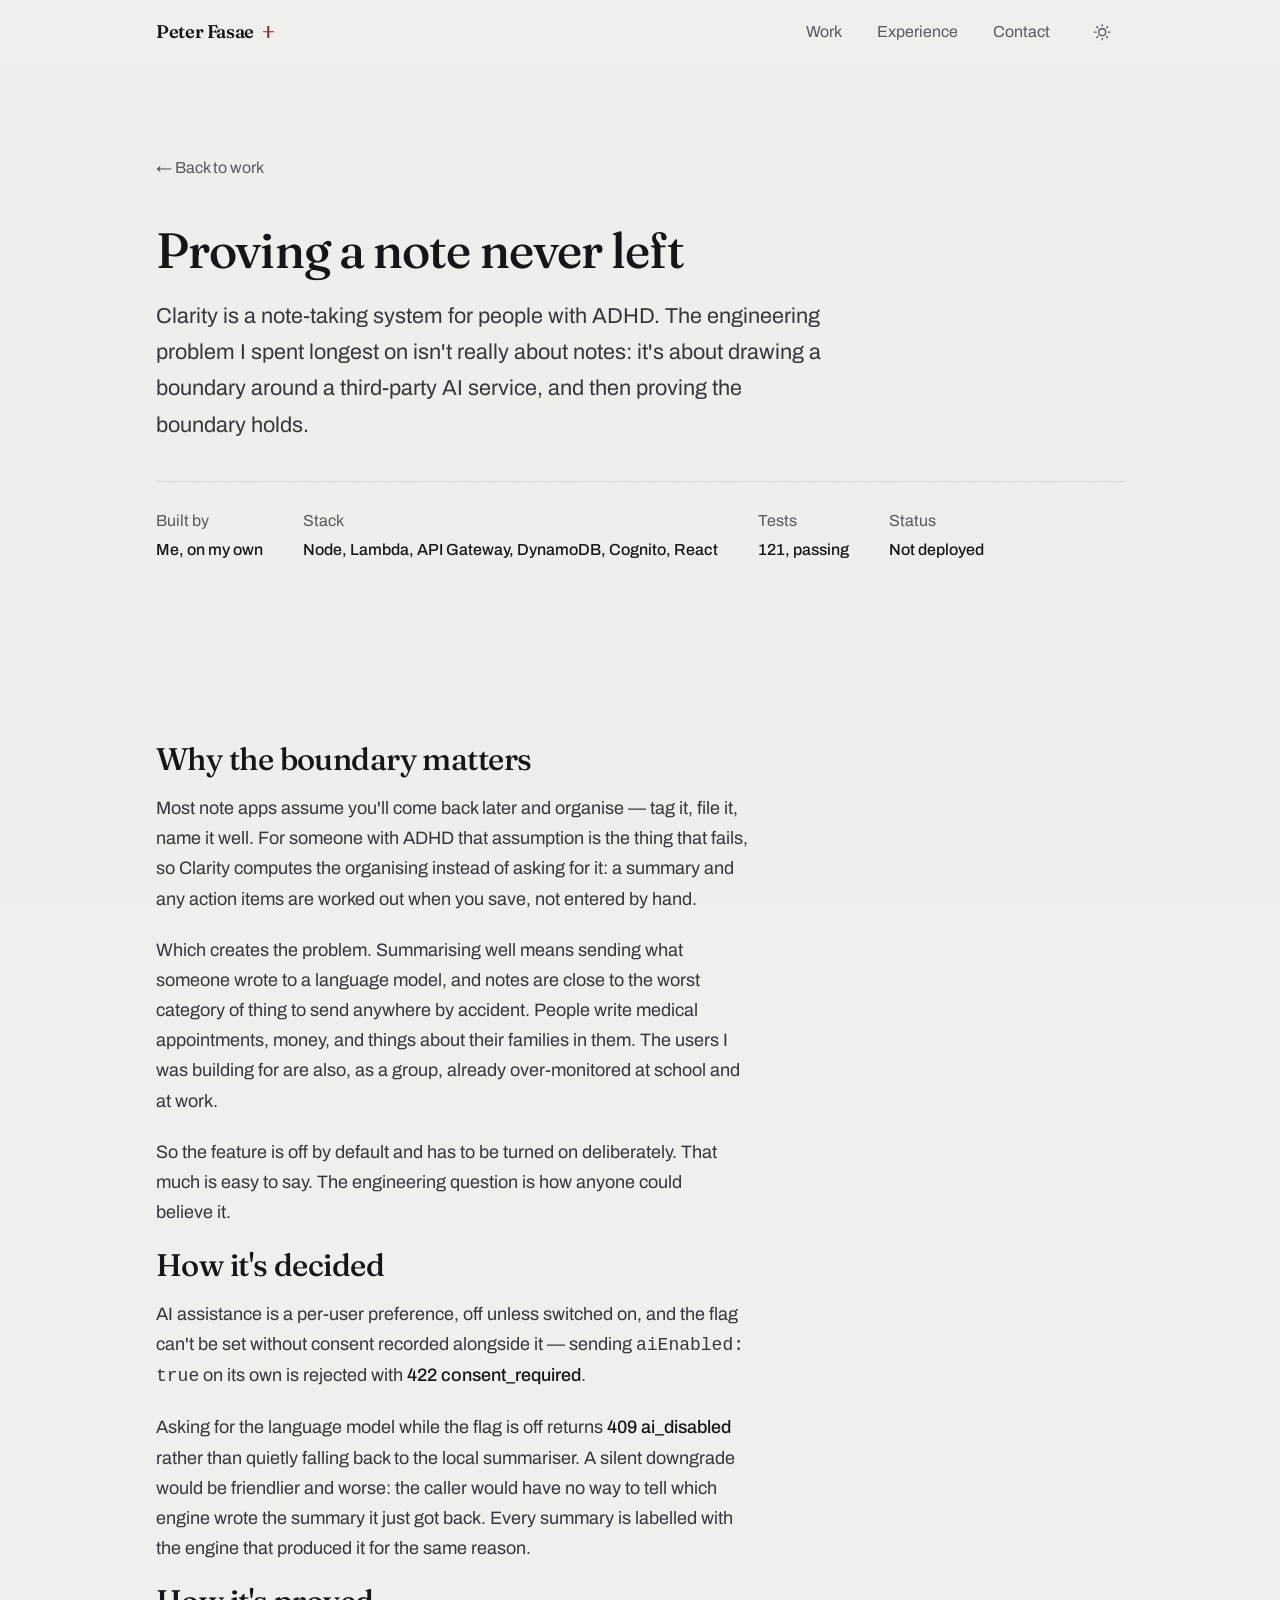
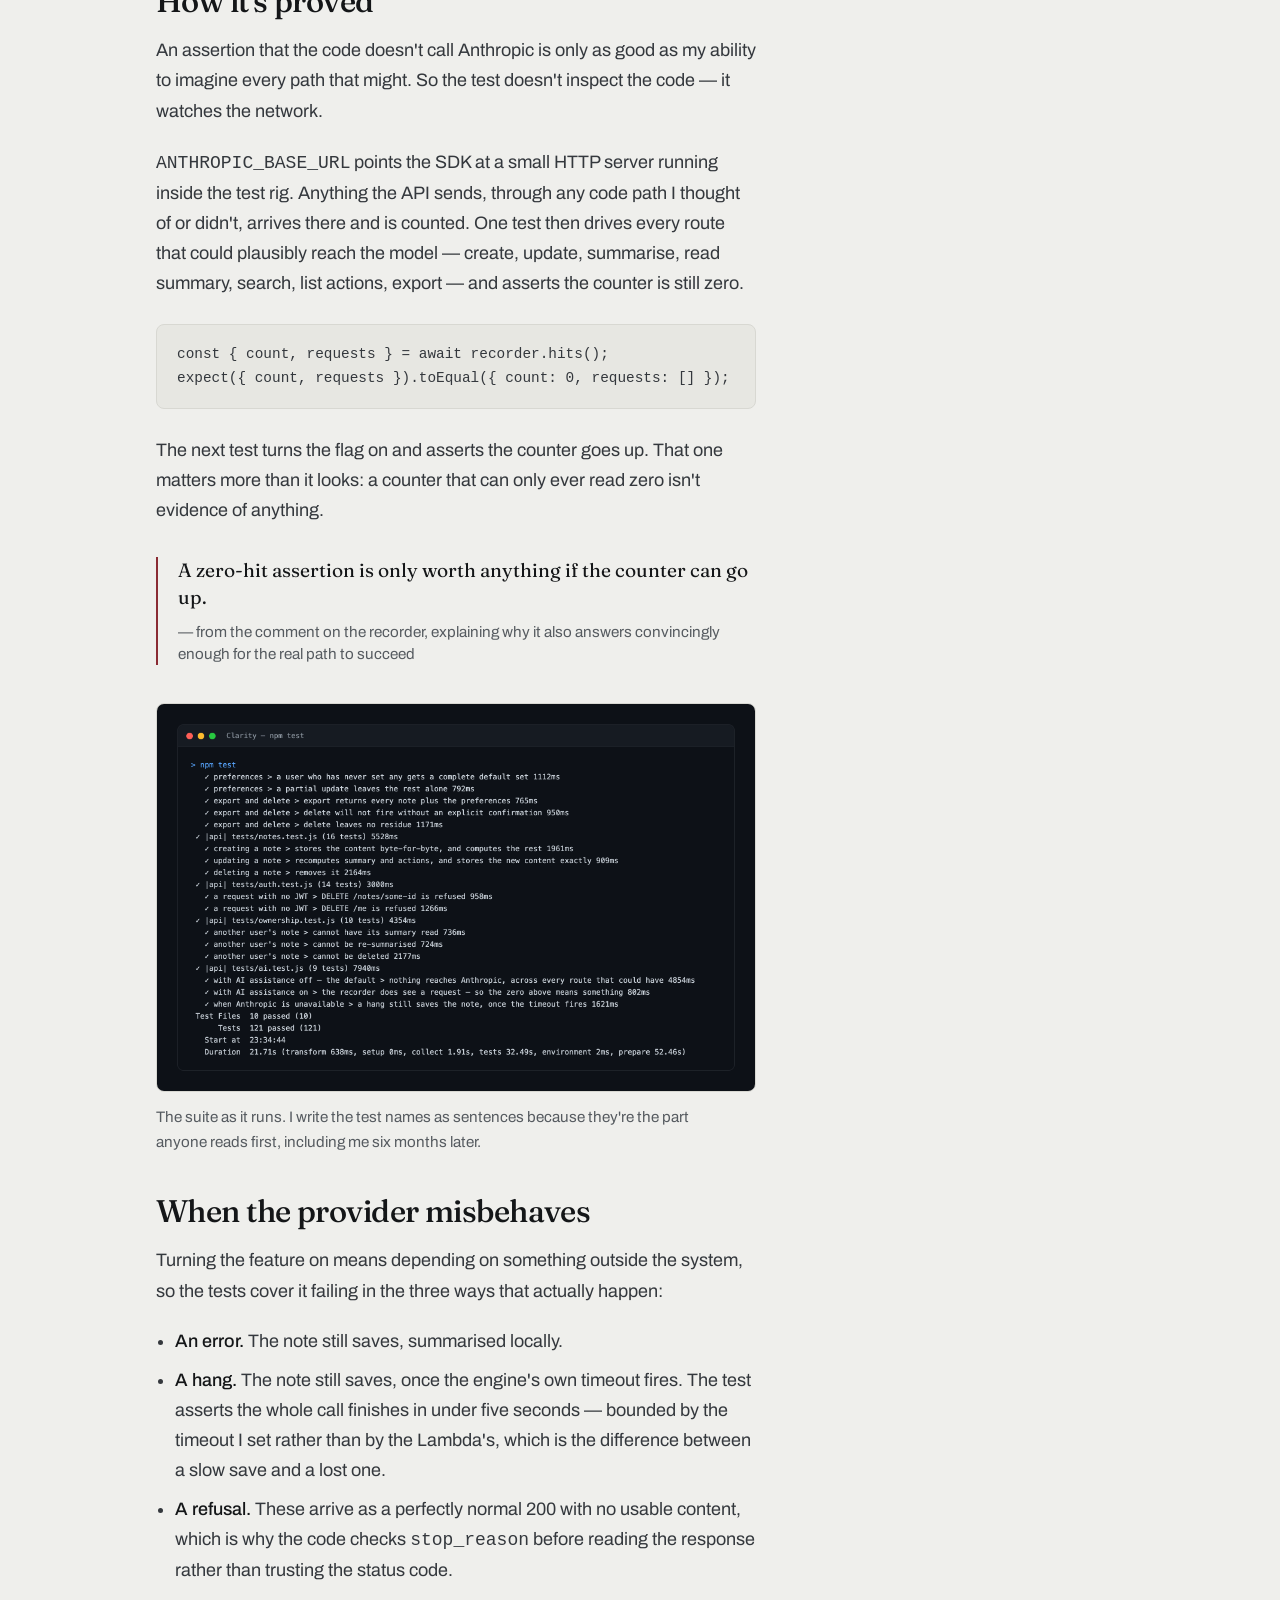
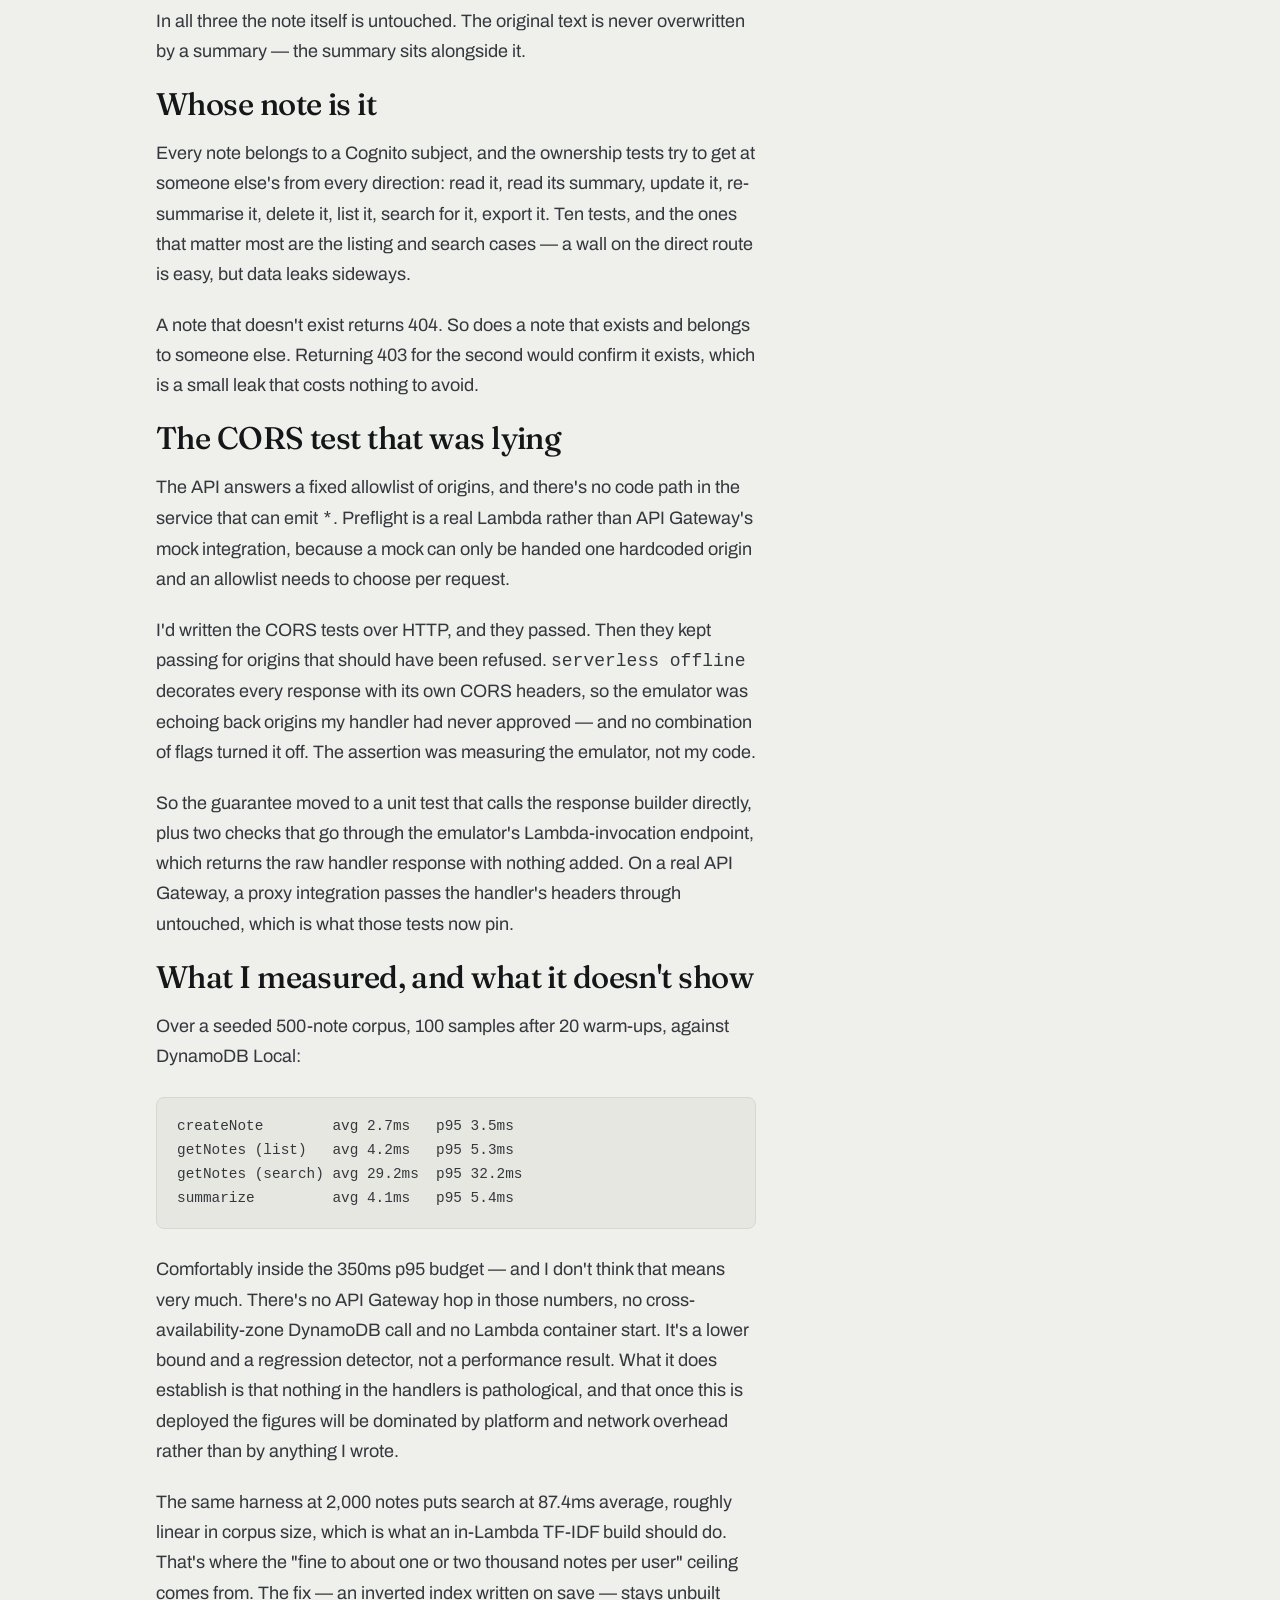
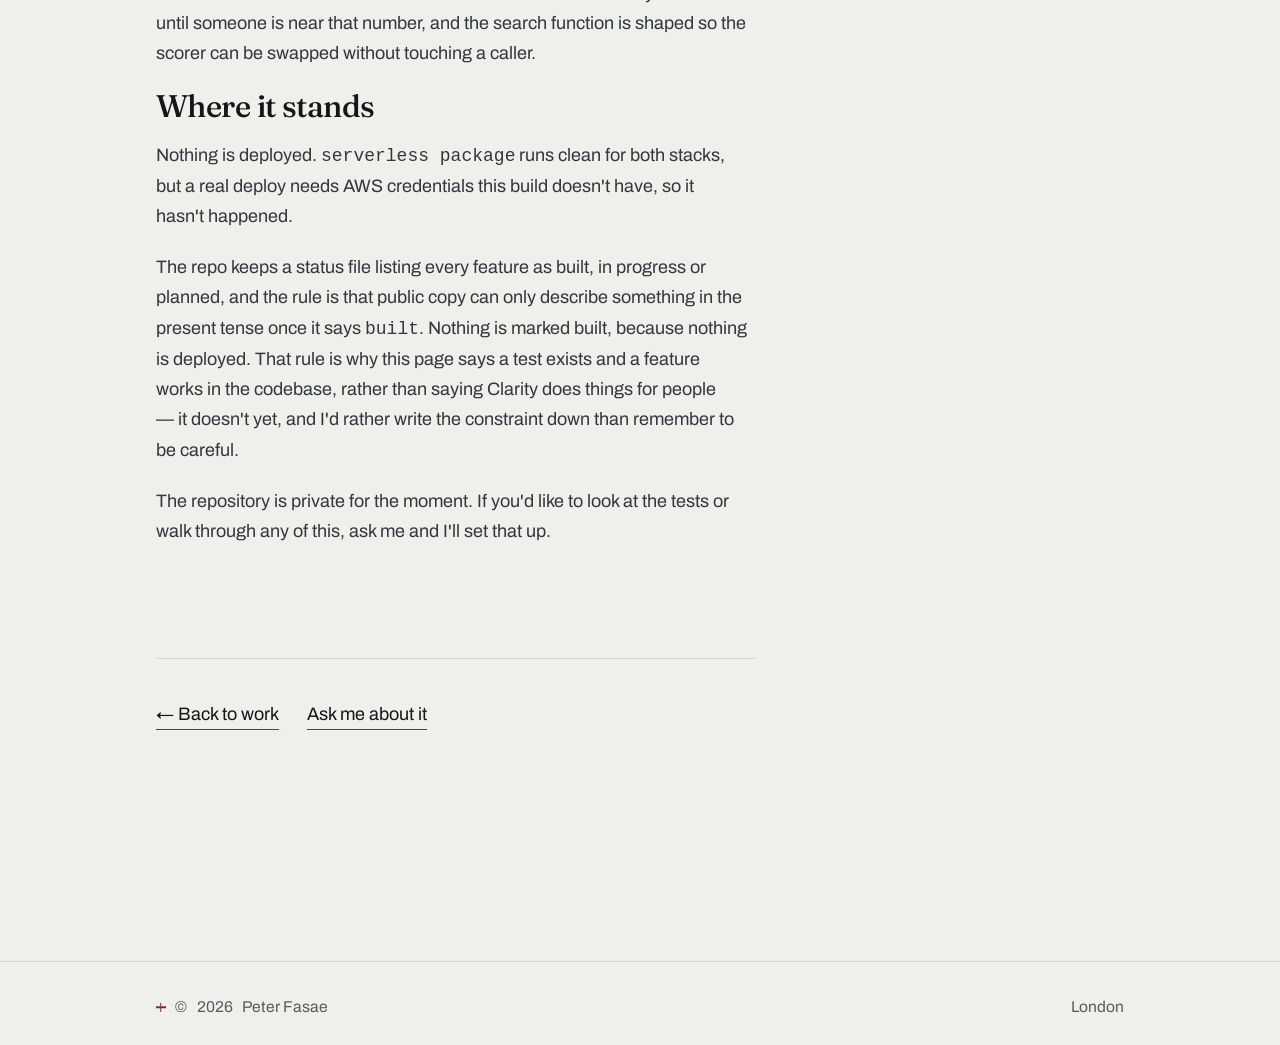
==== clarity.html @ e62fcf3e "Add visual craft, composition and motion within the existing identity The site read as too plain — f" ====
<!DOCTYPE html>
<html lang="en-GB">
<head>
<meta charset="utf-8">
<meta name="viewport" content="width=device-width, initial-scale=1">

<title>Clarity — proving a note never left · Peter Fasae</title>
<meta name="description" content="An engineering case study: designing a privacy boundary around a third-party AI service in a serverless note-taking system, and building a test that fails if a single request escapes.">
<link rel="canonical" href="https://peterfasae.github.io/clarity.html">
<meta name="author" content="Peter Fasae">

<meta property="og:type" content="article">
<meta property="og:title" content="Clarity — proving a note never left">
<meta property="og:description" content="Designing a privacy boundary around a third-party AI service, and building a test that fails if a single request escapes.">
<meta property="og:url" content="https://peterfasae.github.io/clarity.html">
<meta name="twitter:card" content="summary">

<meta name="theme-color" content="#efefec" media="(prefers-color-scheme: light)">
<meta name="theme-color" content="#121316" media="(prefers-color-scheme: dark)">

<link rel="icon" href="data:image/svg+xml,%3Csvg xmlns='http://www.w3.org/2000/svg' viewBox='0 0 64 64'%3E%3Crect width='64' height='64' rx='14' fill='%23141618'/%3E%3Ctext x='32' y='44' font-family='Georgia,serif' font-size='34' fill='%23efefec' text-anchor='middle'%3EP%3C/text%3E%3C/svg%3E">

<link rel="preconnect" href="https://fonts.googleapis.com">
<link rel="preconnect" href="https://fonts.gstatic.com" crossorigin>
<link href="https://fonts.googleapis.com/css2?family=Archivo:wght@400;500&family=Fraunces:opsz,wght@9..144,400..600&display=swap" rel="stylesheet">

<link rel="stylesheet" href="assets/site.css?v=6">
</head>

<body>
<a class="skip" href="#main">Skip to content</a>

<header class="site-head">
  <div class="wrap head-inner">
    <a class="wordmark" href="/">Peter Fasae<span class="mark" aria-hidden="true"></span></a>
    <nav class="nav" aria-label="Sections">
      <a class="nav-section" href="/#work">Work</a>
      <a class="nav-section" href="/#experience">Experience</a>
      <a href="/#contact">Contact</a>
      <button class="theme-btn" id="themeBtn" type="button" aria-label="Switch to dark theme">
        <svg class="icon-sun" viewBox="0 0 24 24" fill="none" stroke="currentColor" stroke-width="1.7" stroke-linecap="round" aria-hidden="true"><circle cx="12" cy="12" r="4.5"/><path d="M12 2v2M12 20v2M2 12h2M20 12h2M4.9 4.9l1.4 1.4M17.7 17.7l1.4 1.4M19.1 4.9l-1.4 1.4M6.3 17.7l-1.4 1.4"/></svg>
        <svg class="icon-moon" viewBox="0 0 24 24" fill="none" stroke="currentColor" stroke-width="1.7" stroke-linecap="round" stroke-linejoin="round" aria-hidden="true"><path d="M20 14.5A8.5 8.5 0 0 1 9.5 4a8.5 8.5 0 1 0 10.5 10.5z"/></svg>
      </button>
    </nav>
  </div>
</header>

<main id="main">

  <div class="case-head wrap">
    <a class="back" href="/#work">← Back to work</a>
    <h1>Proving a note never left</h1>
    <p class="case-lede">Clarity is a note-taking system for people with ADHD. The engineering
      problem I spent longest on isn't really about notes: it's about drawing a boundary around a
      third-party AI service, and then proving the boundary holds.</p>

    <dl class="case-facts">
      <div><dt>Built by</dt><dd>Me, on my own</dd></div>
      <div><dt>Stack</dt><dd>Node, Lambda, API Gateway, DynamoDB, Cognito, React</dd></div>
      <div><dt>Tests</dt><dd>121, passing</dd></div>
      <div><dt>Status</dt><dd>Not deployed</dd></div>
    </dl>
  </div>

  <div class="section wrap">
    <div class="prose">

      <h2>Why the boundary matters</h2>
      <p>Most note apps assume you'll come back later and organise — tag it, file it, name it well.
        For someone with ADHD that assumption is the thing that fails, so Clarity computes the
        organising instead of asking for it: a summary and any action items are worked out when you
        save, not entered by hand.</p>
      <p>Which creates the problem. Summarising well means sending what someone wrote to a language
        model, and notes are close to the worst category of thing to send anywhere by accident.
        People write medical appointments, money, and things about their families in them. The
        users I was building for are also, as a group, already over-monitored at school and at work.</p>
      <p>So the feature is off by default and has to be turned on deliberately. That much is easy to
        say. The engineering question is how anyone could believe it.</p>

      <h2>How it's decided</h2>
      <p>AI assistance is a per-user preference, off unless switched on, and the flag can't be set
        without consent recorded alongside it — sending <code>aiEnabled: true</code> on its own is
        rejected with <strong>422 consent_required</strong>.</p>
      <p>Asking for the language model while the flag is off returns <strong>409 ai_disabled</strong>
        rather than quietly falling back to the local summariser. A silent downgrade would be
        friendlier and worse: the caller would have no way to tell which engine wrote the summary it
        just got back. Every summary is labelled with the engine that produced it for the same
        reason.</p>

      <h2>How it's proved</h2>
      <p>An assertion that the code doesn't call Anthropic is only as good as my ability to imagine
        every path that might. So the test doesn't inspect the code — it watches the network.</p>
      <p><code>ANTHROPIC_BASE_URL</code> points the SDK at a small HTTP server running inside the test
        rig. Anything the API sends, through any code path I thought of or didn't, arrives there and
        is counted. One test then drives every route that could plausibly reach the model — create,
        update, summarise, read summary, search, list actions, export — and asserts the counter is
        still zero.</p>

      <div class="snippet"><code>const { count, requests } = await recorder.hits();
expect({ count, requests }).toEqual({ count: 0, requests: [] });</code></div>

      <p>The next test turns the flag on and asserts the counter goes up. That one matters more than
        it looks: a counter that can only ever read zero isn't evidence of anything.</p>

      <blockquote class="pull">
        A zero-hit assertion is only worth anything if the counter can go up.
        <cite>— from the comment on the recorder, explaining why it also answers convincingly enough for the real path to succeed</cite>
      </blockquote>

      <figure class="figure">
        <img src="assets/img/clarity-tests.png" width="2000" height="1294" loading="lazy" decoding="async"
             alt="Terminal output from npm test: ten test files and 121 tests passing, including 'nothing reaches Anthropic, across every route that could have' and 'the recorder does see a request — so the zero above means something'.">
        <figcaption>The suite as it runs. I write the test names as sentences because they're the
          part anyone reads first, including me six months later.</figcaption>
      </figure>

      <h2>When the provider misbehaves</h2>
      <p>Turning the feature on means depending on something outside the system, so the tests cover
        it failing in the three ways that actually happen:</p>
      <ul>
        <li><strong>An error.</strong> The note still saves, summarised locally.</li>
        <li><strong>A hang.</strong> The note still saves, once the engine's own timeout fires. The
          test asserts the whole call finishes in under five seconds — bounded by the timeout I set
          rather than by the Lambda's, which is the difference between a slow save and a lost one.</li>
        <li><strong>A refusal.</strong> These arrive as a perfectly normal 200 with no usable
          content, which is why the code checks <code>stop_reason</code> before reading the response
          rather than trusting the status code.</li>
      </ul>
      <p>In all three the note itself is untouched. The original text is never overwritten by a
        summary — the summary sits alongside it.</p>

      <h2>Whose note is it</h2>
      <p>Every note belongs to a Cognito subject, and the ownership tests try to get at someone
        else's from every direction: read it, read its summary, update it, re-summarise it, delete
        it, list it, search for it, export it. Ten tests, and the ones that matter most are the
        listing and search cases — a wall on the direct route is easy, but data leaks sideways.</p>
      <p>A note that doesn't exist returns 404. So does a note that exists and belongs to someone
        else. Returning 403 for the second would confirm it exists, which is a small leak that costs
        nothing to avoid.</p>

      <h2>The CORS test that was lying</h2>
      <p>The API answers a fixed allowlist of origins, and there's no code path in the service that
        can emit <code>*</code>. Preflight is a real Lambda rather than API Gateway's mock
        integration, because a mock can only be handed one hardcoded origin and an allowlist needs
        to choose per request.</p>
      <p>I'd written the CORS tests over HTTP, and they passed. Then they kept passing for origins
        that should have been refused. <code>serverless offline</code> decorates every response with
        its own CORS headers, so the emulator was echoing back origins my handler had never
        approved — and no combination of flags turned it off. The assertion was measuring the
        emulator, not my code.</p>
      <p>So the guarantee moved to a unit test that calls the response builder directly, plus two
        checks that go through the emulator's Lambda-invocation endpoint, which returns the raw
        handler response with nothing added. On a real API Gateway, a proxy integration passes the
        handler's headers through untouched, which is what those tests now pin.</p>

      <h2>What I measured, and what it doesn't show</h2>
      <p>Over a seeded 500-note corpus, 100 samples after 20 warm-ups, against DynamoDB Local:</p>

      <div class="snippet"><code>createNote        avg 2.7ms   p95 3.5ms
getNotes (list)   avg 4.2ms   p95 5.3ms
getNotes (search) avg 29.2ms  p95 32.2ms
summarize         avg 4.1ms   p95 5.4ms</code></div>

      <p>Comfortably inside the 350ms p95 budget — and I don't think that means very much. There's
        no API Gateway hop in those numbers, no cross-availability-zone DynamoDB call and no Lambda
        container start. It's a lower bound and a regression detector, not a performance result. What
        it does establish is that nothing in the handlers is pathological, and that once this is
        deployed the figures will be dominated by platform and network overhead rather than by
        anything I wrote.</p>
      <p>The same harness at 2,000 notes puts search at 87.4ms average, roughly linear in corpus
        size, which is what an in-Lambda TF-IDF build should do. That's where the "fine to about one
        or two thousand notes per user" ceiling comes from. The fix — an inverted index written on
        save — stays unbuilt until someone is near that number, and the search function is shaped so
        the scorer can be swapped without touching a caller.</p>

      <h2>Where it stands</h2>
      <p>Nothing is deployed. <code>serverless package</code> runs clean for both stacks, but a real
        deploy needs AWS credentials this build doesn't have, so it hasn't happened.</p>
      <p>The repo keeps a status file listing every feature as built, in progress or planned, and the
        rule is that public copy can only describe something in the present tense once it says
        <code>built</code>. Nothing is marked built, because nothing is deployed. That rule is why
        this page says a test exists and a feature works in the codebase, rather than saying Clarity
        does things for people — it doesn't yet, and I'd rather write the constraint down than
        remember to be careful.</p>
      <p>The repository is private for the moment. If you'd like to look at the tests or walk through
        any of this, ask me and I'll set that up.</p>

      <p class="case-nav elsewhere">
        <a class="link" href="/#work">← Back to work</a>
        <a class="link" href="mailto:pfasae@gmail.com">Ask me about it</a>
      </p>

    </div>
  </div>

</main>

<footer class="site-foot">
  <div class="wrap foot-inner">
    <p><span class="mark" aria-hidden="true"></span>© <span id="year">2026</span> Peter Fasae</p>
    <p>London</p>
  </div>
</footer>

<script src="assets/site.js?v=6" defer></script>
</body>
</html>
---- assets/site.css ----
/* ==========================================================================
   Peter Fasae — shared styles

   Two type families, no framework, no build step. Monospace is the system
   stack and only appears around code, so there is nothing tracked-out and
   tiny anywhere in the reading experience.
   ========================================================================== */

:root {
  --paper:     #efefec;
  --raised:    #e7e7e2;
  --ink:       #141618;
  --ink-soft:  #34383d;
  --muted:     #565b60;
  --rule:      #d8d8d2;
  --accent:    #8a2b33;
  --invert-bg: #141618;
  --invert-fg: #efefec;

  --display: 'Fraunces', 'Iowan Old Style', Georgia, serif;
  --body: 'Archivo', ui-sans-serif, system-ui, -apple-system, 'Segoe UI', Helvetica, Arial, sans-serif;
  --mono: ui-monospace, SFMono-Regular, Menlo, Consolas, monospace;

  /* Lands around 68 characters per line at the desktop body size, measured. */
  --measure: 60ch;
  --page: 1080px;
  --pad: clamp(1.25rem, 5vw, 3.5rem);
  --section: clamp(4rem, 9vw, 7rem);

  color-scheme: light;
}

[data-theme='dark'] {
  --paper: #121316;
  --raised: #191b1e;
  --ink: #eceae6;
  --ink-soft: #c6c8c6;
  --muted: #9ba0a4;
  --rule: #2b2e33;
  --accent: #e08b91;
  --invert-bg: #eceae6;
  --invert-fg: #121316;
  color-scheme: dark;
}

@media (prefers-color-scheme: dark) {
  :root:not([data-theme='light']) {
    --paper: #121316;
    --raised: #191b1e;
    --ink: #eceae6;
    --ink-soft: #c6c8c6;
    --muted: #9ba0a4;
    --rule: #2b2e33;
    --accent: #e08b91;
    --invert-bg: #eceae6;
    --invert-fg: #121316;
    color-scheme: dark;
  }
}

*, *::before, *::after { box-sizing: border-box; }

html {
  -webkit-text-size-adjust: 100%;
  scroll-behavior: smooth;
  scroll-padding-top: 5rem;
}

body {
  margin: 0;
  background: var(--paper);
  color: var(--ink);
  font-family: var(--body);
  font-size: 1.0625rem;
  line-height: 1.68;
  -webkit-font-smoothing: antialiased;
  text-rendering: optimizeLegibility;
  position: relative;
}

/* A very faint paper grain, the one texture on the whole site. Fixed and
   pointer-events:none, so it never affects layout, hit-testing, or contrast
   — at this opacity it's under the threshold that matters for reading, and
   nothing anywhere depends on it for information. */
body::after {
  content: '';
  position: fixed;
  inset: 0;
  z-index: 2;
  pointer-events: none;
  opacity: 0.035;
  mix-blend-mode: multiply;
  background-image: url("data:image/svg+xml,%3Csvg xmlns='http://www.w3.org/2000/svg'%3E%3Cfilter id='n'%3E%3CfeTurbulence type='fractalNoise' baseFrequency='0.85' numOctaves='2' stitchTiles='stitch'/%3E%3C/filter%3E%3Crect width='100%25' height='100%25' filter='url(%23n)'/%3E%3C/svg%3E");
  background-size: 160px 160px;
}
[data-theme='dark'] body::after { opacity: 0.05; mix-blend-mode: overlay; }

@media (min-width: 40rem) {
  body { font-size: 1.125rem; }
}

/* Fraunces is a characterful face. WONK and a high SOFT are what make it look
   mannered, so both are dialled down and it reads as a plain book serif. */
h1, h2, h3, h4 {
  margin: 0;
  font-family: var(--display);
  font-variation-settings: 'SOFT' 0, 'WONK' 0;
  font-weight: 500;
  line-height: 1.12;
  letter-spacing: -0.018em;
  text-wrap: balance;
}

p { margin: 0 0 1.15em; text-wrap: pretty; }
p:last-child { margin-bottom: 0; }

a { color: inherit; }

img { max-width: 100%; height: auto; display: block; }

:focus-visible {
  outline: 2px solid var(--accent);
  outline-offset: 3px;
  border-radius: 2px;
}

::selection { background: var(--accent); color: var(--paper); }

.skip {
  position: absolute; left: 1rem; top: 1rem; z-index: 100;
  transform: translateY(-250%);
  background: var(--invert-bg); color: var(--invert-fg);
  padding: 0.75rem 1.1rem; border-radius: 6px;
  font-size: 0.95rem; text-decoration: none;
}
.skip:focus { transform: none; }

.vh {
  position: absolute; width: 1px; height: 1px; margin: -1px; padding: 0;
  overflow: hidden; clip-path: inset(50%); white-space: nowrap; border: 0;
}

/* A small crosshair, reused a handful of times (header, footer, the pulled
   statement) rather than left as one-off decoration. Drawn in CSS so it's
   one accent-coloured shape wherever it appears, at any size. */
.mark {
  --mark: 0.85rem;
  position: relative;
  display: inline-block;
  width: var(--mark);
  height: var(--mark);
  flex: none;
}
.mark::before, .mark::after { content: ''; position: absolute; background: var(--accent); }
.mark::before { left: 50%; top: 0; bottom: 0; width: 1.5px; transform: translateX(-50%); }
.mark::after { top: 50%; left: 0; right: 0; height: 1.5px; transform: translateY(-50%); }

/* --------------------------------------------------------------------------
   Layout
   -------------------------------------------------------------------------- */

.wrap {
  width: 100%;
  max-width: var(--page);
  margin-inline: auto;
  padding-inline: var(--pad);
}

.section { padding-block: var(--section); }
.section + .section,
.section + .pull-stmt,
.pull-stmt + .section { padding-top: 0; }

.measure { max-width: var(--measure); }

/* Label in the margin on wide screens, above the content on narrow ones.
   One layout idea, used consistently, instead of a grid per section. */
.band { display: grid; gap: clamp(1.5rem, 4vw, 3rem); }

@media (min-width: 64rem) {
  .band {
    grid-template-columns: minmax(0, 12rem) minmax(0, 1fr);
    gap: clamp(2rem, 5vw, 4.5rem);
  }
}

/* A margin label, not a title. The serif belongs to things you read, so this
   one drops back to the body face at body weight. Numbered automatically —
   four labelled sections on the page, counted in document order, so nothing
   drifts out of sync if a section is ever added or removed. */
main { counter-reset: section; }

.band-label {
  margin: 0;
  font-family: var(--body);
  font-variation-settings: normal;
  font-size: 1rem;
  font-weight: 500;
  line-height: 1.5;
  letter-spacing: 0;
  color: var(--muted);
  counter-increment: section;
}

.band-label::before {
  content: counter(section, decimal-leading-zero) ' ';
  font-family: var(--mono);
  font-size: 0.85em;
  color: var(--accent);
  letter-spacing: 0.02em;
}

@media (min-width: 64rem) {
  .band-label { padding-top: 0.55rem; }
}

/* --------------------------------------------------------------------------
   Header
   -------------------------------------------------------------------------- */

.site-head {
  position: sticky; top: 0; z-index: 50;
  background: color-mix(in srgb, var(--paper) 90%, transparent);
  backdrop-filter: blur(12px);
  -webkit-backdrop-filter: blur(12px);
  border-bottom: 1px solid transparent;
  transition: border-color 0.2s;
}
.site-head[data-scrolled='true'] { border-bottom-color: var(--rule); }

.head-inner {
  display: flex; align-items: center; justify-content: space-between;
  gap: 1rem; min-height: 4rem;
}

.wordmark {
  display: inline-flex;
  align-items: center;
  gap: 0.55rem;
  font-family: var(--display);
  font-variation-settings: 'SOFT' 0, 'WONK' 0;
  font-size: 1.15rem;
  font-weight: 600;
  letter-spacing: -0.02em;
  text-decoration: none;
  white-space: nowrap;
  padding-block: 0.5rem;
}
.wordmark .mark { --mark: 0.7rem; }

.nav { display: flex; align-items: center; gap: clamp(0.5rem, 2vw, 1.5rem); }

.nav a {
  position: relative;
  text-decoration: none;
  color: var(--muted);
  font-size: 1rem;
  padding: 0.6rem 0.35rem;
  transition: color 0.15s;
}
.nav a::after {
  content: '';
  position: absolute;
  left: 0.35rem; right: 0.35rem; bottom: 0.15rem;
  height: 1.5px;
  background: var(--accent);
  transform: scaleX(0);
  transform-origin: left;
  transition: transform 0.25s ease;
}
.nav a:hover, .nav a[aria-current='page'], .nav a[aria-current='true'] { color: var(--ink); }
.nav a:hover::after,
.nav a[aria-current='page']::after,
.nav a[aria-current='true']::after { transform: scaleX(1); }

/* Below ~30rem the name, three section links and the theme toggle need about
   54px more than the viewport has. The page is five short sections, so the
   section links are the part worth losing — Contact is the one that does a
   job. A hamburger for three links would be more machinery than the problem. */
@media (max-width: 30rem) {
  .nav-section { display: none; }
}

.theme-btn {
  appearance: none; cursor: pointer;
  position: relative;
  width: 2.75rem; height: 2.75rem;
  background: none; border: 0; color: var(--muted); border-radius: 50%;
  transition: color 0.15s;
}
.theme-btn:hover { color: var(--ink); }

.theme-btn svg {
  position: absolute; inset: 0; margin: auto;
  width: 1.15rem; height: 1.15rem;
  transition: opacity 0.25s ease, transform 0.35s ease;
}
.icon-moon { opacity: 0; transform: rotate(-35deg) scale(0.6); }
[data-theme='dark'] .icon-sun { opacity: 0; transform: rotate(35deg) scale(0.6); }
[data-theme='dark'] .icon-moon { opacity: 1; transform: rotate(0deg) scale(1); }

/* Without JS the button does nothing, so at least let the icon it shows
   match the theme the media query already put the page in. */
@media (prefers-color-scheme: dark) {
  html:not([data-theme]) .icon-sun { opacity: 0; }
  html:not([data-theme]) .icon-moon { opacity: 1; }
}

/* --------------------------------------------------------------------------
   Hero
   -------------------------------------------------------------------------- */

.hero { padding-block: clamp(3.5rem, 10vw, 7rem) clamp(3rem, 8vw, 5.5rem); }

/* Text first, portrait second — so it reads in the right order on a phone
   and on a screen reader, regardless of where the photo sits visually. */
.hero-grid { display: grid; gap: clamp(2.25rem, 5vw, 4rem); align-items: center; }

@media (min-width: 60rem) {
  .hero-grid { grid-template-columns: minmax(0, 1fr) minmax(0, 19rem); }
}

.hero h1 {
  font-size: clamp(2.1rem, 5.4vw, 3.4rem);
  max-width: 18ch;
  margin-bottom: 1.6rem;
}

/* One word allowed to swing on the WONK/SOFT axes the rest of the type
   deliberately avoids — controlled in one place instead of everywhere, which
   is what makes it read as a choice rather than a font behaving oddly. */
.hero h1 em {
  font-style: italic;
  font-variation-settings: 'SOFT' 40, 'WONK' 1;
  font-weight: 400;
}

/* A second card sits behind the photo, offset and rotated the other way —
   the kind of small imprecision that reads as placed by hand rather than
   generated. Falls away cleanly at any width; nothing here holds layout. */
.portrait { position: relative; margin: 0; max-width: 19rem; }
.portrait::before {
  content: '';
  position: absolute;
  inset: 0.6rem -0.6rem -0.6rem 0.6rem;
  border: 1.5px solid var(--accent);
  border-radius: 10px;
  transform: rotate(2deg);
  z-index: -1;
}
.portrait img {
  width: 100%;
  border-radius: 10px;
  border: 1px solid var(--rule);
  transform: rotate(-1.4deg);
  transition: transform 0.35s ease;
}
.portrait:hover img { transform: rotate(0deg); }
.portrait figcaption {
  margin-top: 1rem;
  font-size: 0.95rem;
  color: var(--muted);
}

@media (prefers-reduced-motion: reduce) {
  .portrait img { transition: none; }
}

/* Two actions, not five. The first is what most people want, the second is
   for the ones who already know they want to talk. */
.cta-row { display: flex; flex-wrap: wrap; gap: 0.75rem; margin-top: 2rem; }

.btn {
  display: inline-flex; align-items: center;
  padding: 0.85rem 1.4rem;
  border-radius: 999px;
  border: 1px solid var(--invert-bg);
  background: var(--invert-bg);
  color: var(--invert-fg);
  font-size: 1rem;
  font-weight: 500;
  text-decoration: none;
  transition: opacity 0.15s;
}
.btn:hover { opacity: 0.85; }

.btn-quiet {
  background: transparent;
  color: var(--ink);
  border-color: var(--rule);
}
.btn-quiet:hover { border-color: var(--ink); opacity: 1; }

.hero p {
  font-size: clamp(1.1rem, 1.6vw, 1.25rem);
  color: var(--ink-soft);
  max-width: 54ch;
}

.hero-meta {
  display: flex; flex-wrap: wrap; align-items: center;
  gap: 0.6rem 1.4rem;
  margin-top: 2.2rem;
  font-size: 1rem;
  color: var(--muted);
}

.availability { display: inline-flex; align-items: center; gap: 0.55rem; }
.availability::before {
  content: ''; width: 0.5rem; height: 0.5rem; border-radius: 50%;
  background: var(--accent); flex: none;
  animation: pulse-dot 2.6s ease-in-out infinite;
}
@keyframes pulse-dot {
  0%, 100% { box-shadow: 0 0 0 0 color-mix(in srgb, var(--accent) 45%, transparent); }
  50% { box-shadow: 0 0 0 5px transparent; }
}

/* --------------------------------------------------------------------------
   Work
   -------------------------------------------------------------------------- */

.work { display: grid; gap: clamp(3rem, 7vw, 5rem); }

/* Each item gets a numeral and a small mark in its own column, rather than
   the section-level margin label repeating per row. Clarity is given more
   room and a filled-in numeral — the one thing on the page allowed to look
   heavier than everything around it, because it is. */
.work-item {
  display: grid;
  grid-template-columns: minmax(0, 3.6rem) minmax(0, 1fr);
  gap: 1.1rem;
}

@media (min-width: 40rem) {
  .work-item { grid-template-columns: minmax(0, 5.5rem) minmax(0, 1fr); gap: 1.75rem; }
}

.work-mark { display: flex; flex-direction: column; align-items: flex-start; gap: 0.7rem; }

.work-num {
  font-family: var(--display);
  font-variation-settings: 'SOFT' 0, 'WONK' 0;
  font-weight: 500;
  font-size: clamp(2.1rem, 5vw, 3rem);
  line-height: 1;
  letter-spacing: -0.02em;
  color: var(--rule);
}
@supports (-webkit-text-stroke: 1px black) {
  .work-num {
    color: transparent;
    -webkit-text-stroke: 1px var(--rule);
  }
}

.work-icon { width: 1.5rem; height: 1.5rem; color: var(--accent); opacity: 0.85; }

.work-item--flagship .work-num {
  font-size: clamp(2.5rem, 6vw, 3.8rem);
  color: var(--rule);
}
@supports (-webkit-text-stroke: 1px black) {
  .work-item--flagship .work-num {
    color: transparent;
    -webkit-text-stroke: 1.5px var(--accent);
  }
}
.work-item--flagship .work-icon { width: 1.7rem; height: 1.7rem; opacity: 1; }
.work-item--flagship h3 { font-size: clamp(1.7rem, 3.2vw, 2.3rem); }

.work-item > h3 {
  font-size: clamp(1.4rem, 2.4vw, 1.85rem);
  margin-bottom: 0.35rem;
}

.work-item .role {
  display: block;
  font-size: 1rem;
  color: var(--muted);
  margin-bottom: 1rem;
}

.work-item p { color: var(--ink-soft); max-width: var(--measure); }

.work-links {
  display: flex; flex-wrap: wrap; gap: 0.5rem 1.5rem;
  margin-top: 1.1rem;
}

/* One link style everywhere: a permanent underline, so it's still legible as
   a link with motion turned off, that thickens and lifts slightly on hover. */
.link {
  display: inline-block;
  position: relative;
  color: var(--ink);
  text-decoration: none;
  /* Enough to clear a 44px tap target at the body size. */
  padding-block: 0.5rem;
}
.link::after {
  content: '';
  position: absolute;
  left: 0; right: 0; bottom: 0.42em;
  height: 1px;
  background: var(--accent);
  transition: height 0.18s ease, bottom 0.18s ease;
}
.link:hover::after, .link:focus-visible::after { height: 2px; bottom: 0.46em; }

/* The copy-address control is a button because it does something to the page,
   not somewhere you can navigate to. It just borrows the link's appearance. */
button.link { background: none; border: 0; font: inherit; cursor: pointer; }

.link-muted { color: var(--muted); }

.status-note {
  margin-top: 0.9rem;
  font-size: 0.95rem;
  color: var(--muted);
  max-width: var(--measure);
}

/* --------------------------------------------------------------------------
   Experience
   -------------------------------------------------------------------------- */

.roles { list-style: none; margin: 0; padding: 0; }

.roles li {
  padding-block: 1.6rem;
  border-top: 1px solid var(--rule);
}
.roles li:first-child { border-top: 0; padding-top: 0; }

@media (min-width: 48rem) {
  .roles li {
    display: grid;
    grid-template-columns: minmax(0, 11rem) minmax(0, 1fr);
    gap: 0.5rem 2rem;
    align-items: baseline;
  }
}

.roles .when {
  color: var(--muted);
  font-size: 0.98rem;
  font-variant-numeric: tabular-nums;
}

.roles h3 { font-size: 1.2rem; margin-bottom: 0.15rem; }

.roles .where { color: var(--muted); font-size: 1rem; }

.roles p {
  margin-top: 0.7rem;
  margin-bottom: 0;
  color: var(--ink-soft);
  max-width: var(--measure);
  font-size: 1.02rem;
}

/* --------------------------------------------------------------------------
   About + contact
   -------------------------------------------------------------------------- */

.about p { color: var(--ink-soft); max-width: var(--measure); }

.study {
  margin-top: 2.2rem;
  padding-top: 1.6rem;
  border-top: 1px solid var(--rule);
  display: grid;
  gap: 0.9rem;
  max-width: var(--measure);
}

.study div { font-size: 1.02rem; }
.study strong { font-weight: 500; display: block; }
.study span { color: var(--muted); font-size: 0.98rem; }

/* A sentence already said in About, pulled out and set large — the
   print-magazine trick of reprinting a line from the copy at a size that
   makes someone stop scrolling. Hidden from assistive tech: it repeats a
   sentence read moments earlier in full context, so saying it twice adds
   noise rather than information. */
.pull-stmt {
  display: flex;
  align-items: flex-start;
  gap: 1.1rem;
  padding-block: clamp(1.5rem, 5vw, 3rem);
}
.pull-stmt .mark { margin-top: 0.55em; }
.pull-stmt p {
  margin: 0;
  font-family: var(--display);
  font-variation-settings: 'SOFT' 12, 'WONK' 0;
  font-weight: 500;
  font-size: clamp(1.35rem, 3.2vw, 2.05rem);
  line-height: 1.3;
  letter-spacing: -0.015em;
  max-width: 32ch;
  color: var(--ink);
}

.contact-mail {
  display: inline-block;
  font-family: var(--display);
  font-variation-settings: 'SOFT' 0, 'WONK' 0;
  font-size: clamp(1.5rem, 4vw, 2.4rem);
  font-weight: 500;
  letter-spacing: -0.025em;
  text-decoration: none;
  margin: 0.5rem 0 1.4rem;
  word-break: break-word;
  border-bottom: 2px solid var(--rule);
  padding-bottom: 0.15rem;
  transition: border-color 0.15s;
}
.contact-mail:hover { border-bottom-color: var(--accent); }

.elsewhere {
  display: flex; flex-wrap: wrap;
  gap: 0.5rem 1.75rem;
  margin-top: 0.4rem;
}

/* --------------------------------------------------------------------------
   Footer
   -------------------------------------------------------------------------- */

.site-foot {
  border-top: 1px solid var(--rule);
  margin-top: var(--section);
}

.foot-inner {
  display: flex; flex-wrap: wrap; gap: 0.75rem 2rem;
  justify-content: space-between; align-items: center;
  padding-block: 2rem;
  color: var(--muted);
  font-size: 0.98rem;
}
.foot-inner p { margin: 0; display: inline-flex; align-items: center; gap: 0.6rem; }
.foot-inner .mark { --mark: 0.6rem; }

/* --------------------------------------------------------------------------
   Case study
   -------------------------------------------------------------------------- */

.case-head { padding-block: clamp(3rem, 8vw, 5rem) clamp(2rem, 5vw, 3rem); }

.back {
  display: inline-block;
  color: var(--muted);
  text-decoration: none;
  font-size: 1rem;
  margin-bottom: 2rem;
  padding-block: 0.6rem;
}
.back:hover { color: var(--ink); }

.case-head h1 {
  font-size: clamp(2rem, 5vw, 3.1rem);
  max-width: 18ch;
  margin-bottom: 1.2rem;
}

.case-lede {
  font-size: clamp(1.15rem, 1.8vw, 1.35rem);
  color: var(--ink-soft);
  max-width: 56ch;
}

.case-facts {
  display: flex; flex-wrap: wrap;
  gap: 1rem 2.5rem;
  margin-top: 2.4rem;
  padding-top: 1.6rem;
  border-top: 1px solid var(--rule);
}

.case-facts div { font-size: 1rem; }
.case-facts dt { color: var(--muted); margin-bottom: 0.15rem; }
.case-facts dd { margin: 0; font-weight: 500; }

.prose { max-width: var(--measure); }
.prose h2 {
  font-size: clamp(1.5rem, 2.6vw, 1.95rem);
  margin-top: 0;
  margin-bottom: 1rem;
}
.prose h3 {
  font-size: 1.2rem;
  margin-top: 2rem;
  margin-bottom: 0.6rem;
}
.prose p, .prose li { color: var(--ink-soft); }
.prose ul { margin: 0 0 1.15em; padding-left: 1.2rem; }
.prose li { margin-bottom: 0.5rem; }
.prose strong { font-weight: 500; color: var(--ink); }

/* A quote from the codebase, not decoration — used where the code says the
   thing better than a paraphrase would. */
.pull {
  margin: 2rem 0;
  padding-left: 1.25rem;
  border-left: 2px solid var(--accent);
  font-family: var(--display);
  font-variation-settings: 'SOFT' 0, 'WONK' 0;
  font-size: 1.2rem;
  line-height: 1.4;
  color: var(--ink);
}
.pull cite {
  display: block;
  margin-top: 0.7rem;
  font-family: var(--body);
  font-size: 0.95rem;
  font-style: normal;
  color: var(--muted);
}

.snippet {
  margin: 1.6rem 0;
  padding: 1.1rem 1.25rem;
  background: var(--raised);
  border: 1px solid var(--rule);
  border-radius: 8px;
  overflow-x: auto;
  font-family: var(--mono);
  font-size: 0.9rem;
  line-height: 1.65;
  color: var(--ink-soft);
}
.snippet code { white-space: pre; }

.figure { margin: 2.4rem 0; }
.figure img { border: 1px solid var(--rule); border-radius: 8px; }
.figure figcaption {
  margin-top: 0.8rem;
  font-size: 0.95rem;
  color: var(--muted);
  max-width: var(--measure);
}

.case-nav {
  margin-top: var(--section);
  padding-top: 2rem;
  border-top: 1px solid var(--rule);
}

/* --------------------------------------------------------------------------
   Motion
   -------------------------------------------------------------------------- */

/* Below-the-fold reveal, restricted to the work items and the pulled
   statement rather than every element on the page — applied everywhere it
   just becomes another template tic. The hidden state only ever exists
   under .js-reveal-ready, which JS adds in the same breath as starting the
   observer, so there is never a moment where something is hidden and
   nothing is watching it. No JS, no observer, or reduced motion: every
   .reveal element is just visible, full stop. */
.js-reveal-ready .reveal {
  opacity: 0;
  transform: translateY(14px);
  transition: opacity 0.5s ease, transform 0.5s ease;
}
.js-reveal-ready .reveal.is-visible { opacity: 1; transform: none; }

@media (prefers-reduced-motion: reduce) {
  html { scroll-behavior: auto; }
  *, *::before, *::after {
    animation-duration: 0.001ms !important;
    animation-iteration-count: 1 !important;
    transition-duration: 0.001ms !important;
  }
}
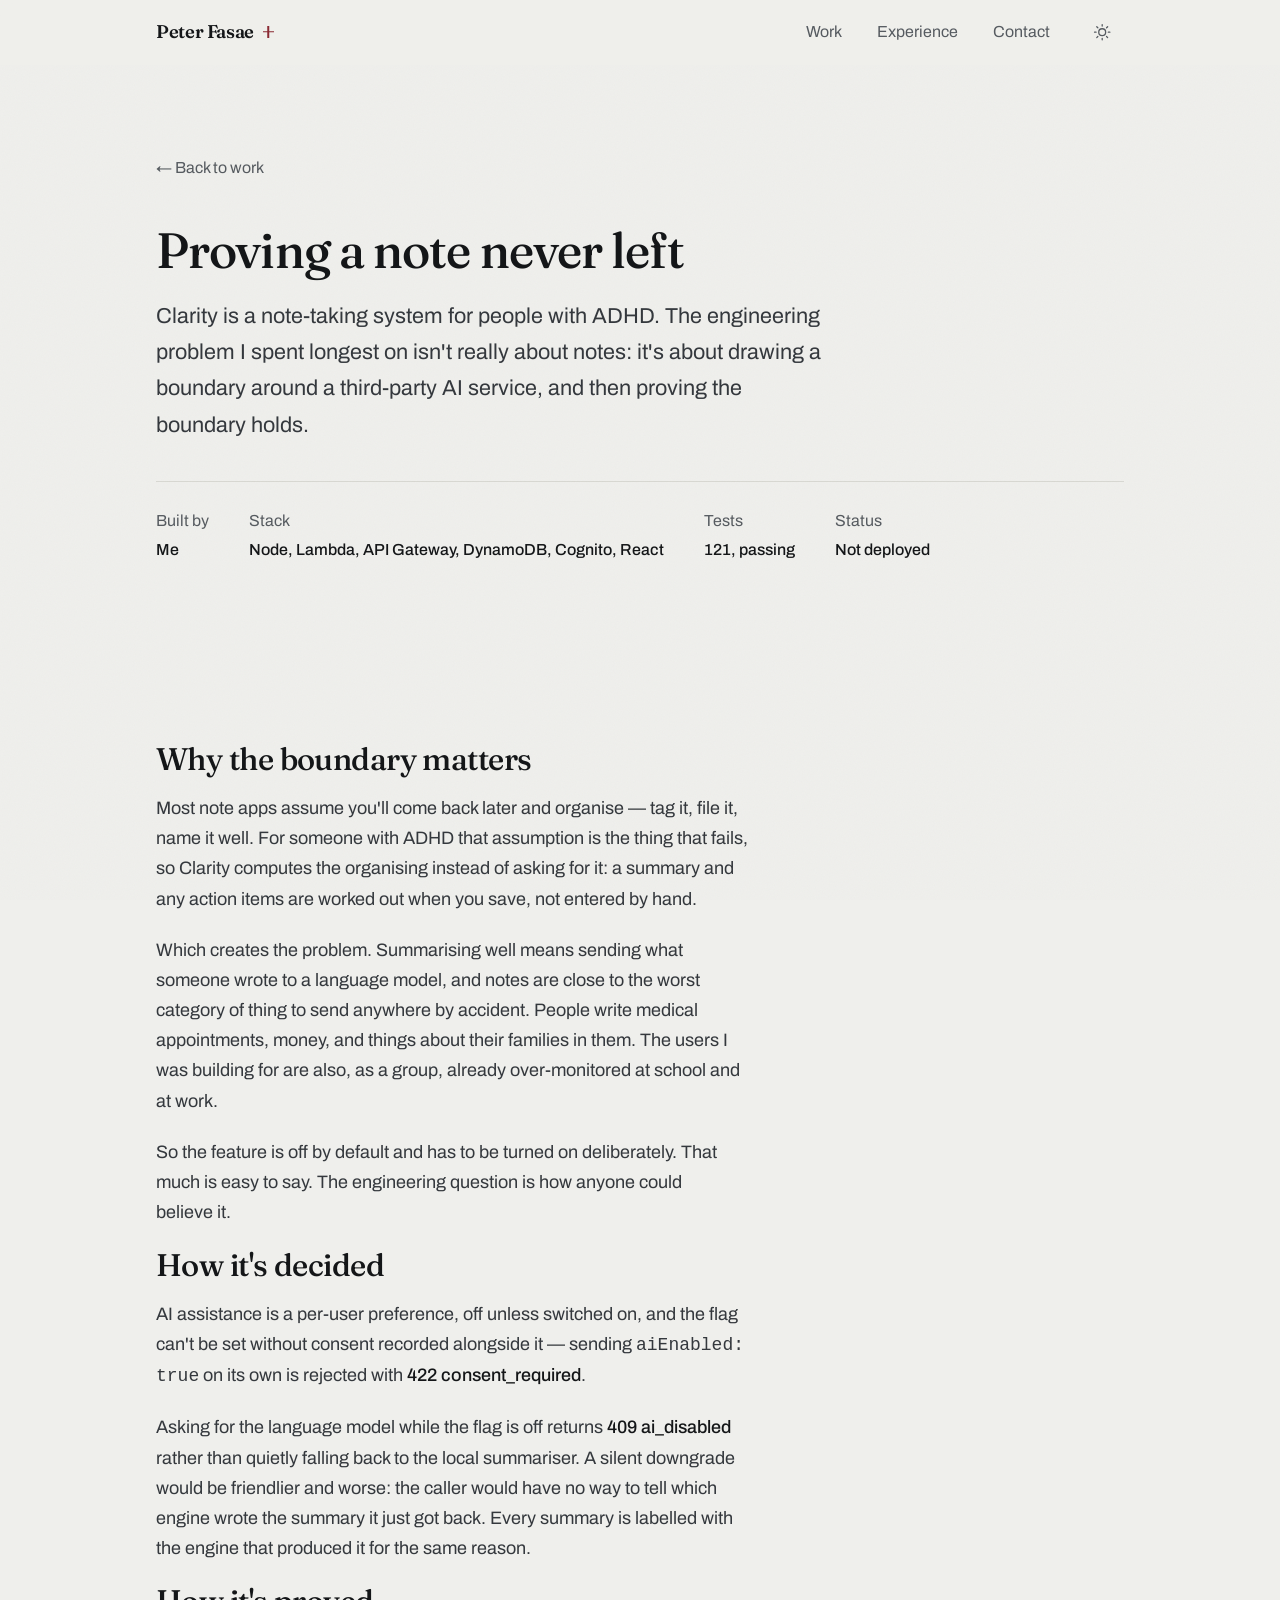
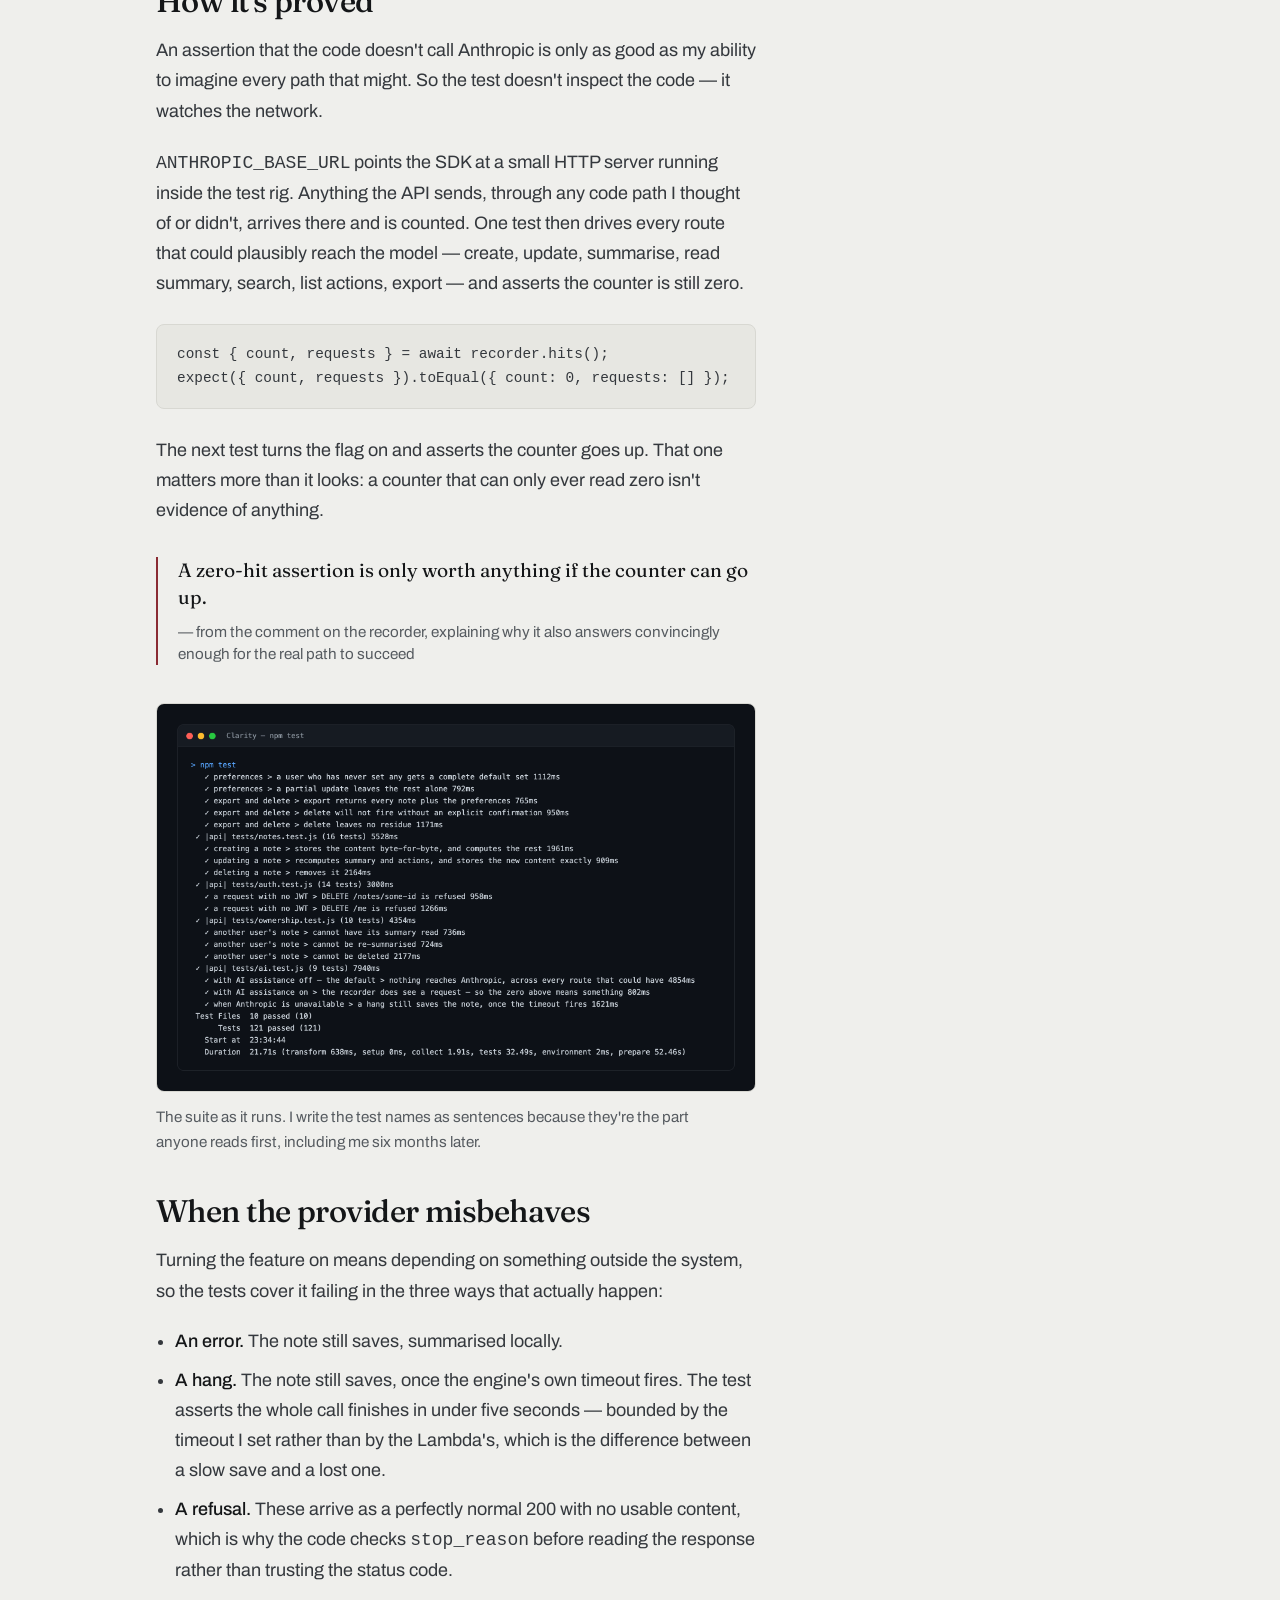
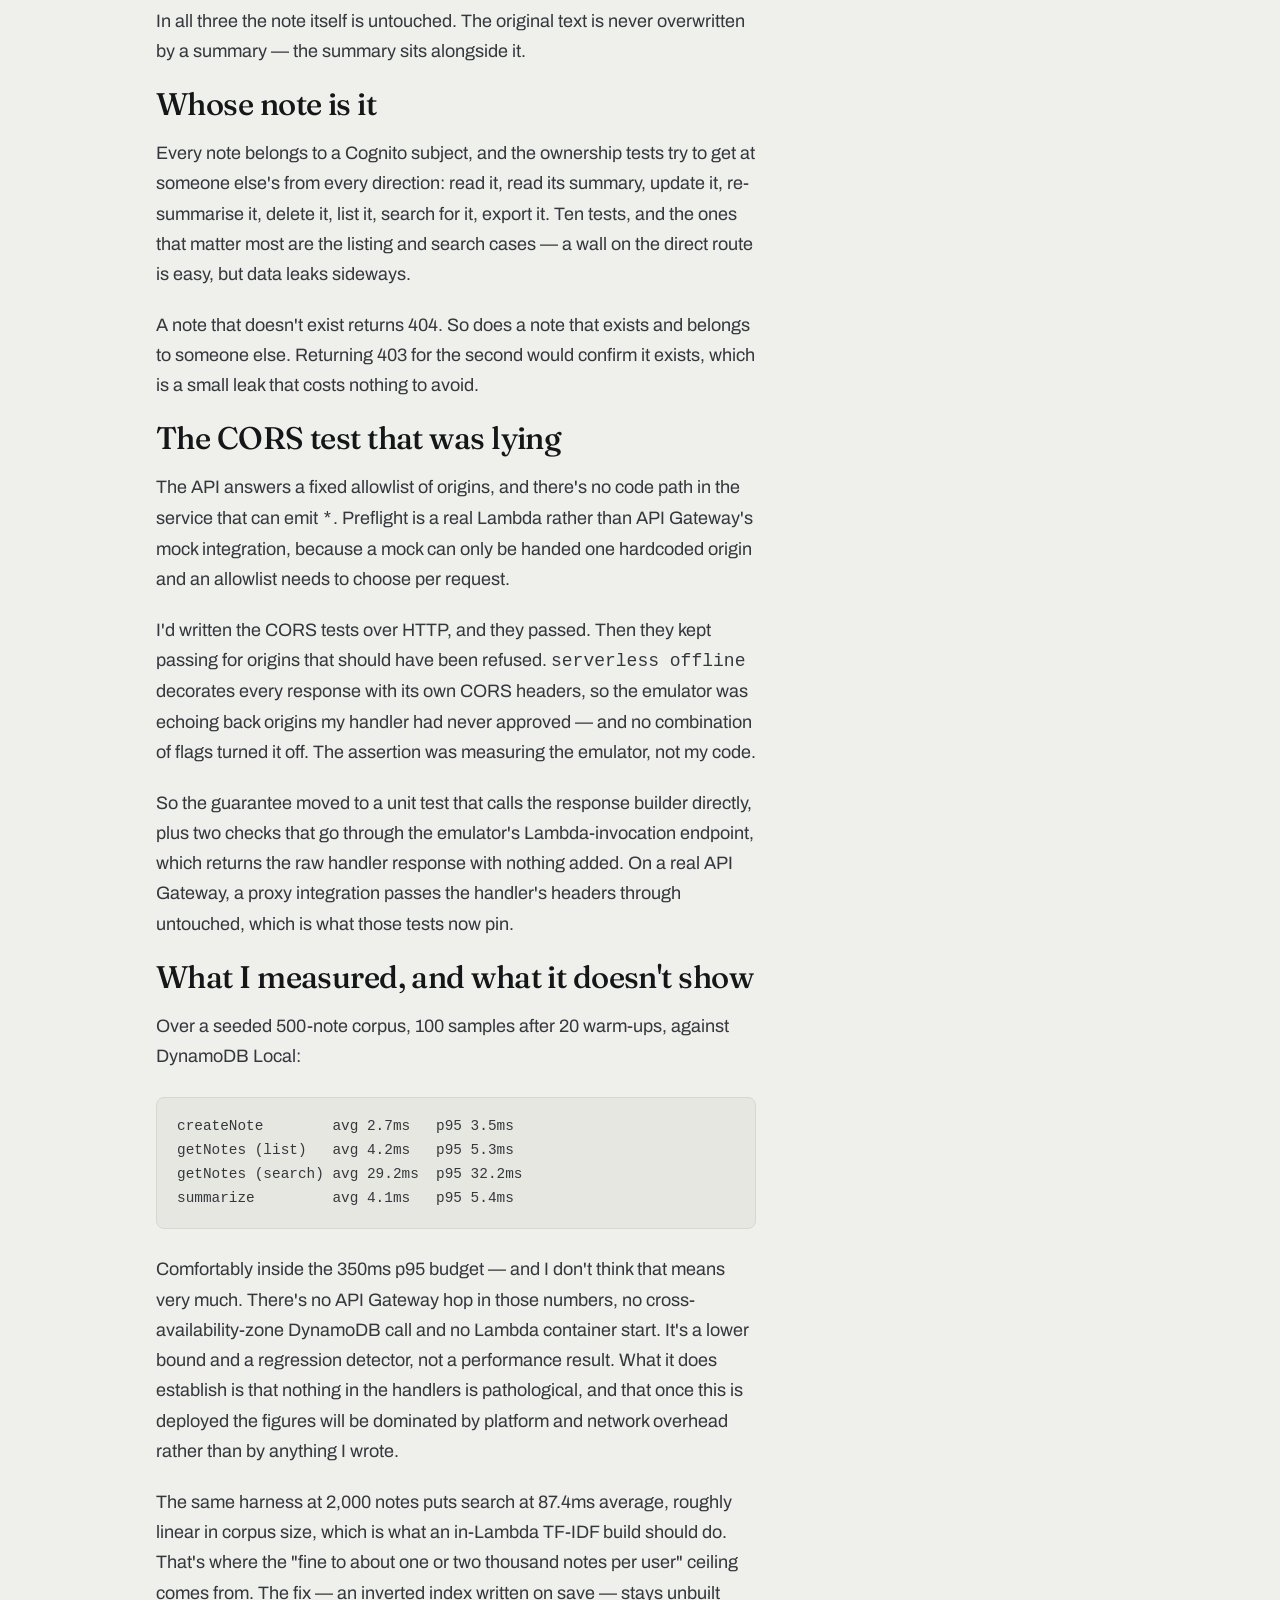
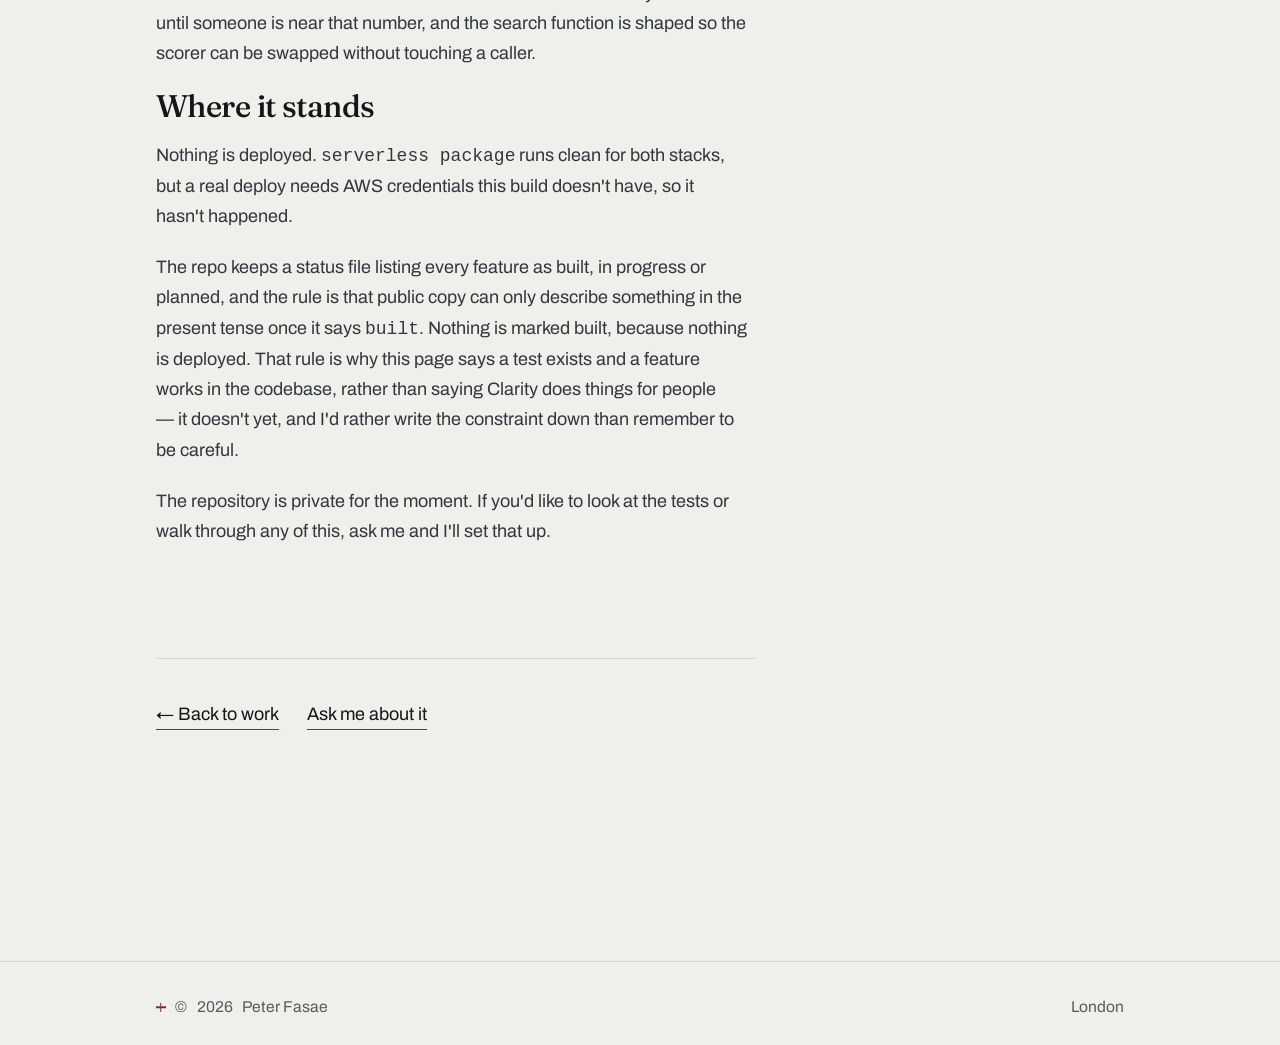
==== commit a298c168: "Simplify the case-facts 'Built by' line 'Me, on my own' read as defensive next to three plain facts." ====
--- a/clarity.html
+++ b/clarity.html
@@ -55,7 +55,7 @@
       third-party AI service, and then proving the boundary holds.</p>
 
     <dl class="case-facts">
-      <div><dt>Built by</dt><dd>Me, on my own</dd></div>
+      <div><dt>Built by</dt><dd>Me</dd></div>
       <div><dt>Stack</dt><dd>Node, Lambda, API Gateway, DynamoDB, Cognito, React</dd></div>
       <div><dt>Tests</dt><dd>121, passing</dd></div>
       <div><dt>Status</dt><dd>Not deployed</dd></div>
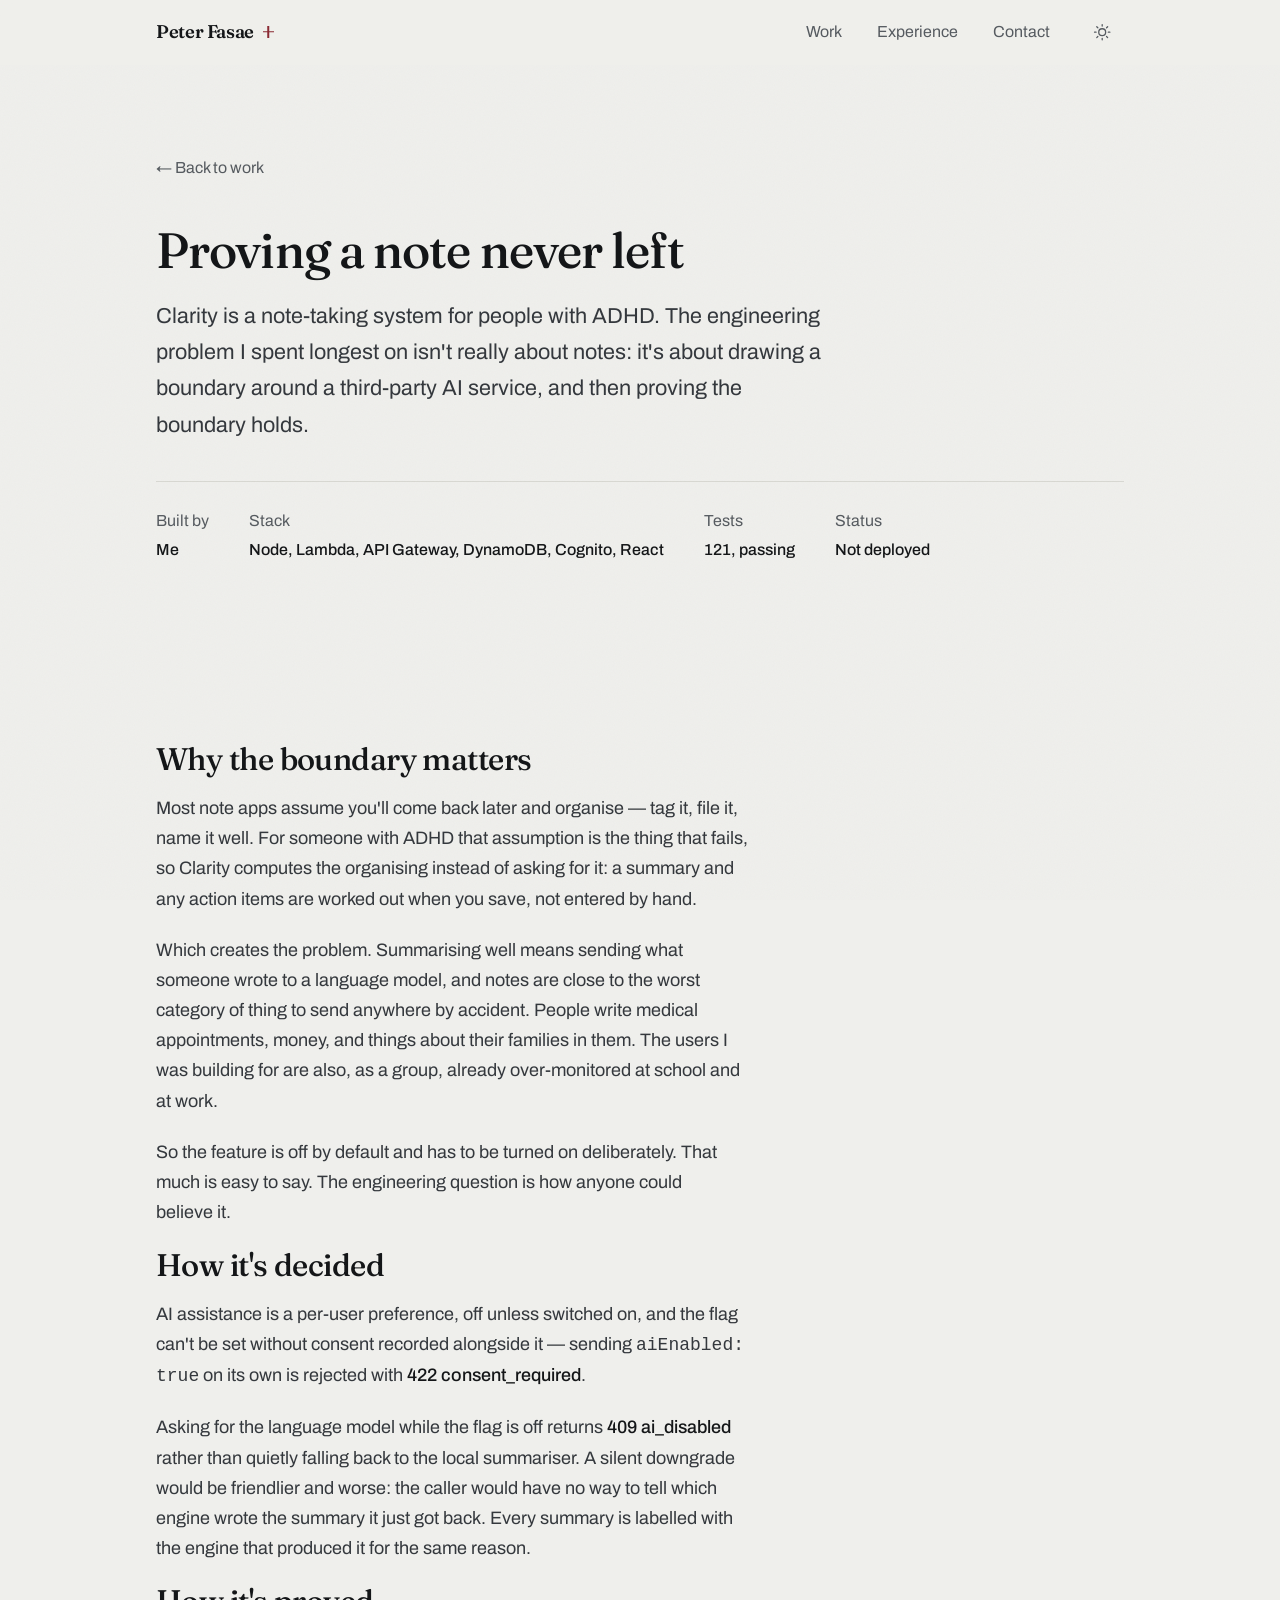
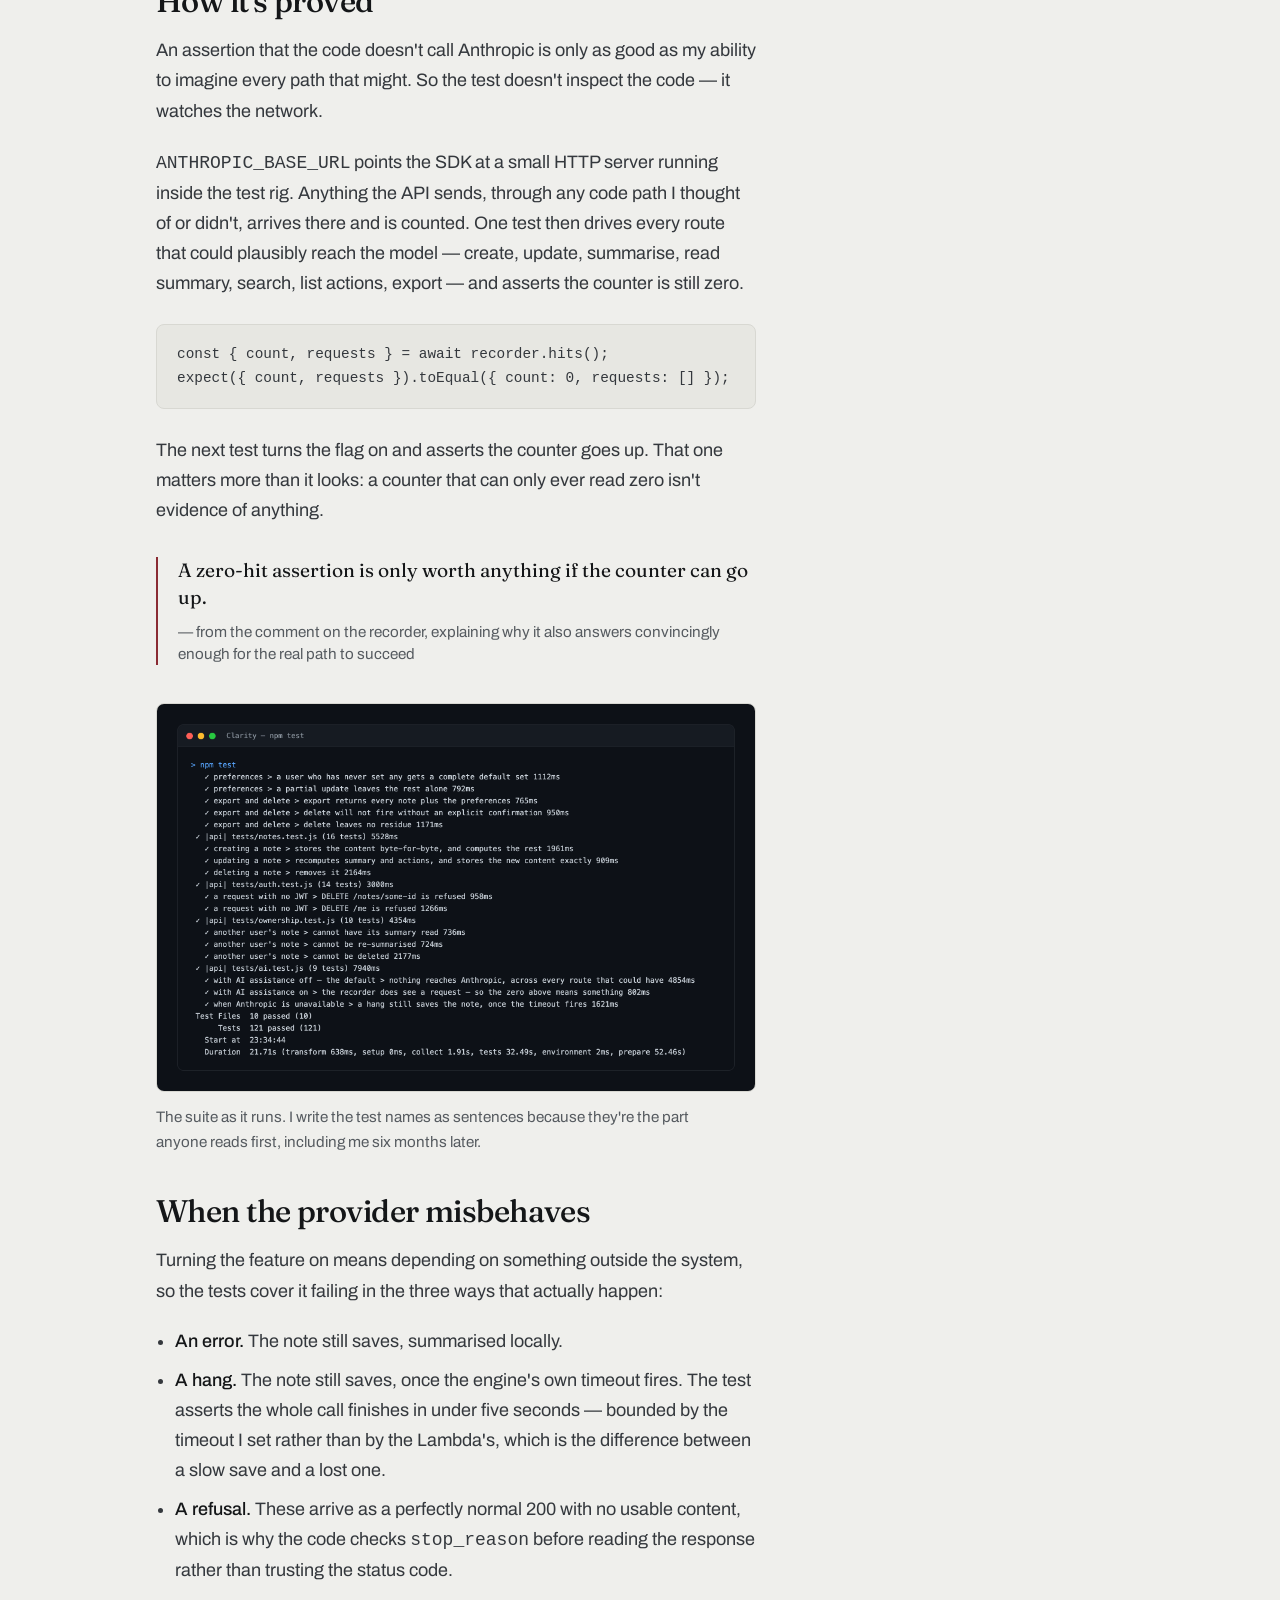
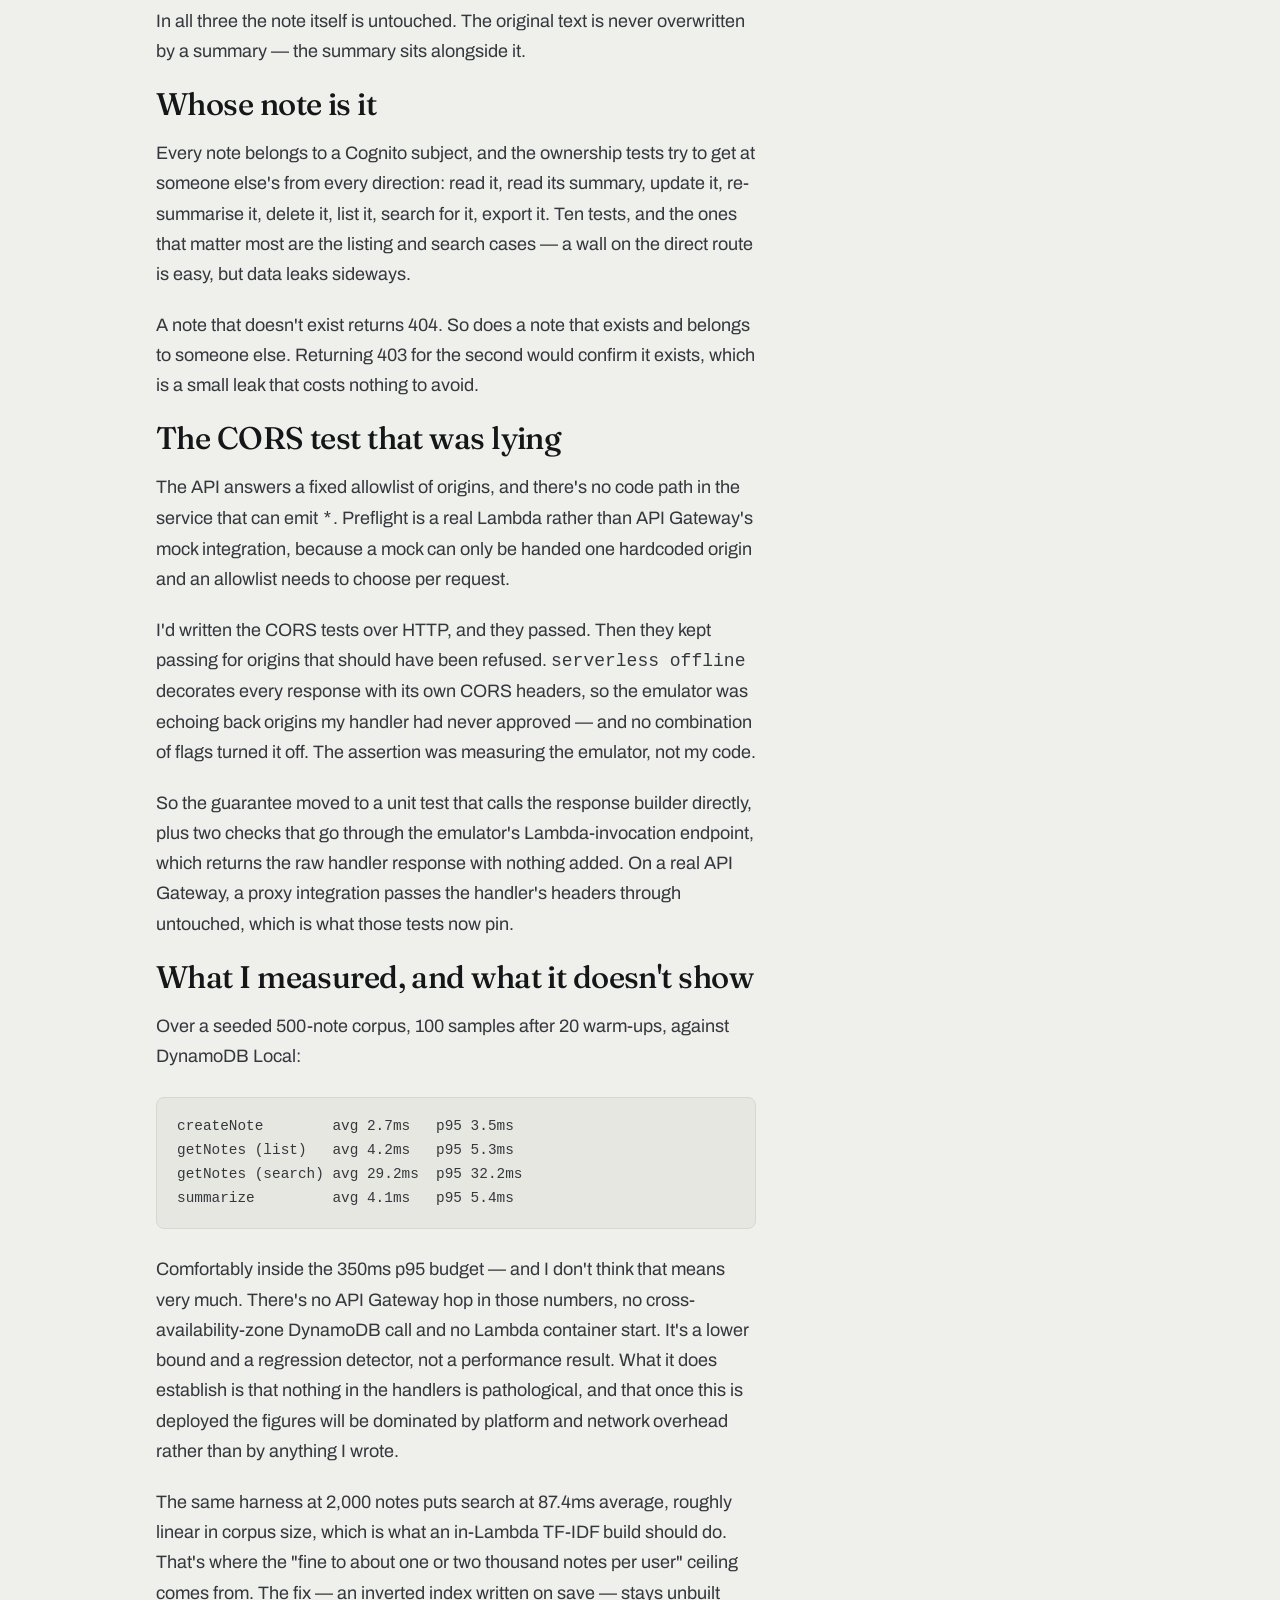
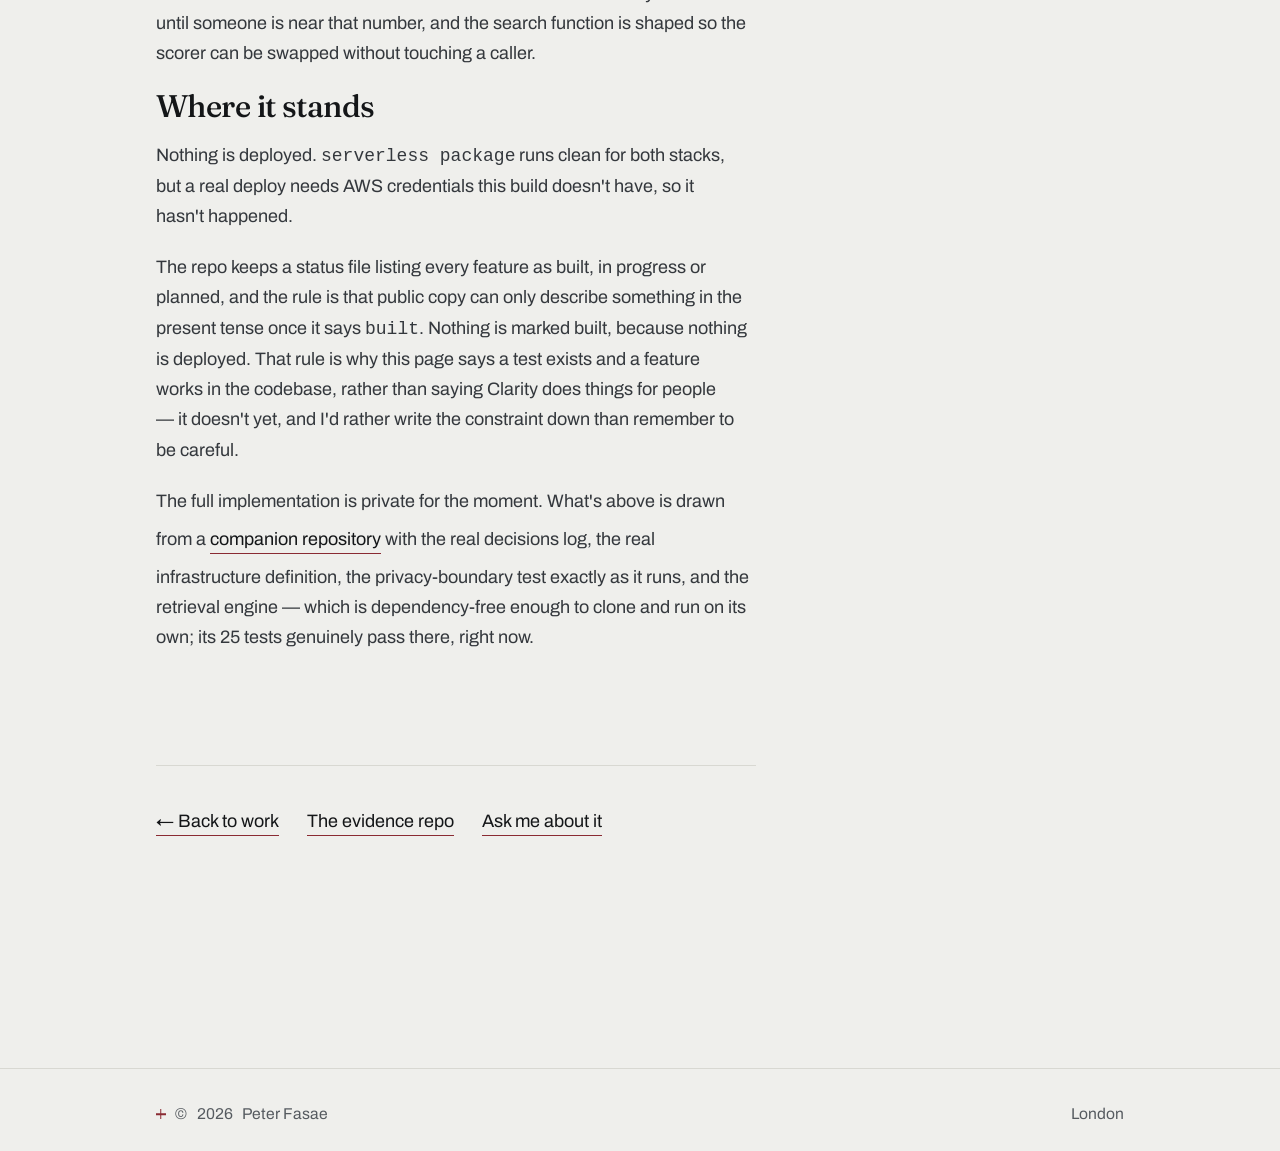
==== commit aaa9b0ab: "Link the new evidence repo, add a real social preview image Clarity's case study said the repo was p" ====
--- a/clarity.html
+++ b/clarity.html
@@ -13,7 +13,10 @@
 <meta property="og:title" content="Clarity — proving a note never left">
 <meta property="og:description" content="Designing a privacy boundary around a third-party AI service, and building a test that fails if a single request escapes.">
 <meta property="og:url" content="https://peterfasae.github.io/clarity.html">
-<meta name="twitter:card" content="summary">
+<meta property="og:image" content="https://peterfasae.github.io/assets/img/preview.png">
+<meta property="og:image:width" content="1200">
+<meta property="og:image:height" content="630">
+<meta name="twitter:card" content="summary_large_image">
 
 <meta name="theme-color" content="#efefec" media="(prefers-color-scheme: light)">
 <meta name="theme-color" content="#121316" media="(prefers-color-scheme: dark)">
@@ -182,11 +185,15 @@
         this page says a test exists and a feature works in the codebase, rather than saying Clarity
         does things for people — it doesn't yet, and I'd rather write the constraint down than
         remember to be careful.</p>
-      <p>The repository is private for the moment. If you'd like to look at the tests or walk through
-        any of this, ask me and I'll set that up.</p>
+      <p>The full implementation is private for the moment. What's above is drawn from a
+        <a class="link" href="https://github.com/PeterFasae/clarity-architecture" target="_blank" rel="noopener">companion repository</a>
+        with the real decisions log, the real infrastructure definition, the privacy-boundary test
+        exactly as it runs, and the retrieval engine — which is dependency-free enough to clone and
+        run on its own; its 25 tests genuinely pass there, right now.</p>
 
       <p class="case-nav elsewhere">
         <a class="link" href="/#work">← Back to work</a>
+        <a class="link" href="https://github.com/PeterFasae/clarity-architecture" target="_blank" rel="noopener">The evidence repo</a>
         <a class="link" href="mailto:pfasae@gmail.com">Ask me about it</a>
       </p>
 
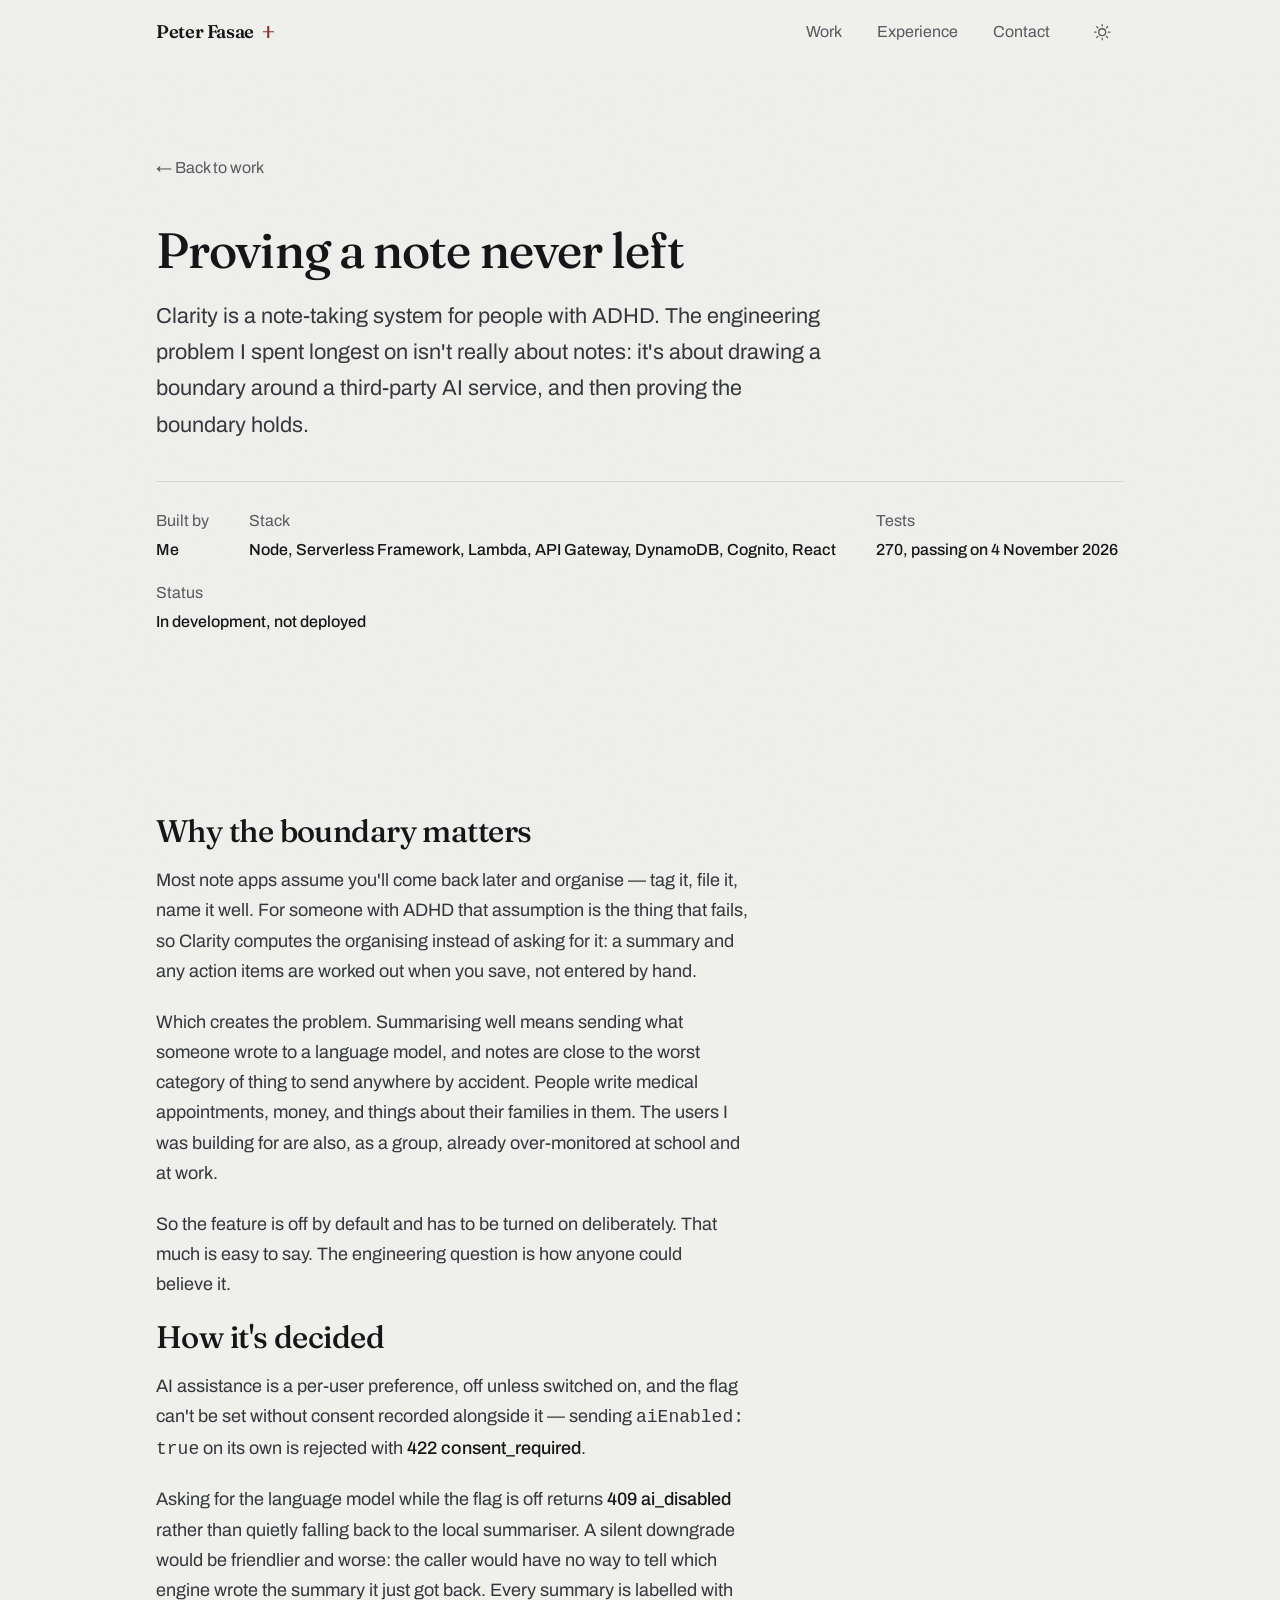
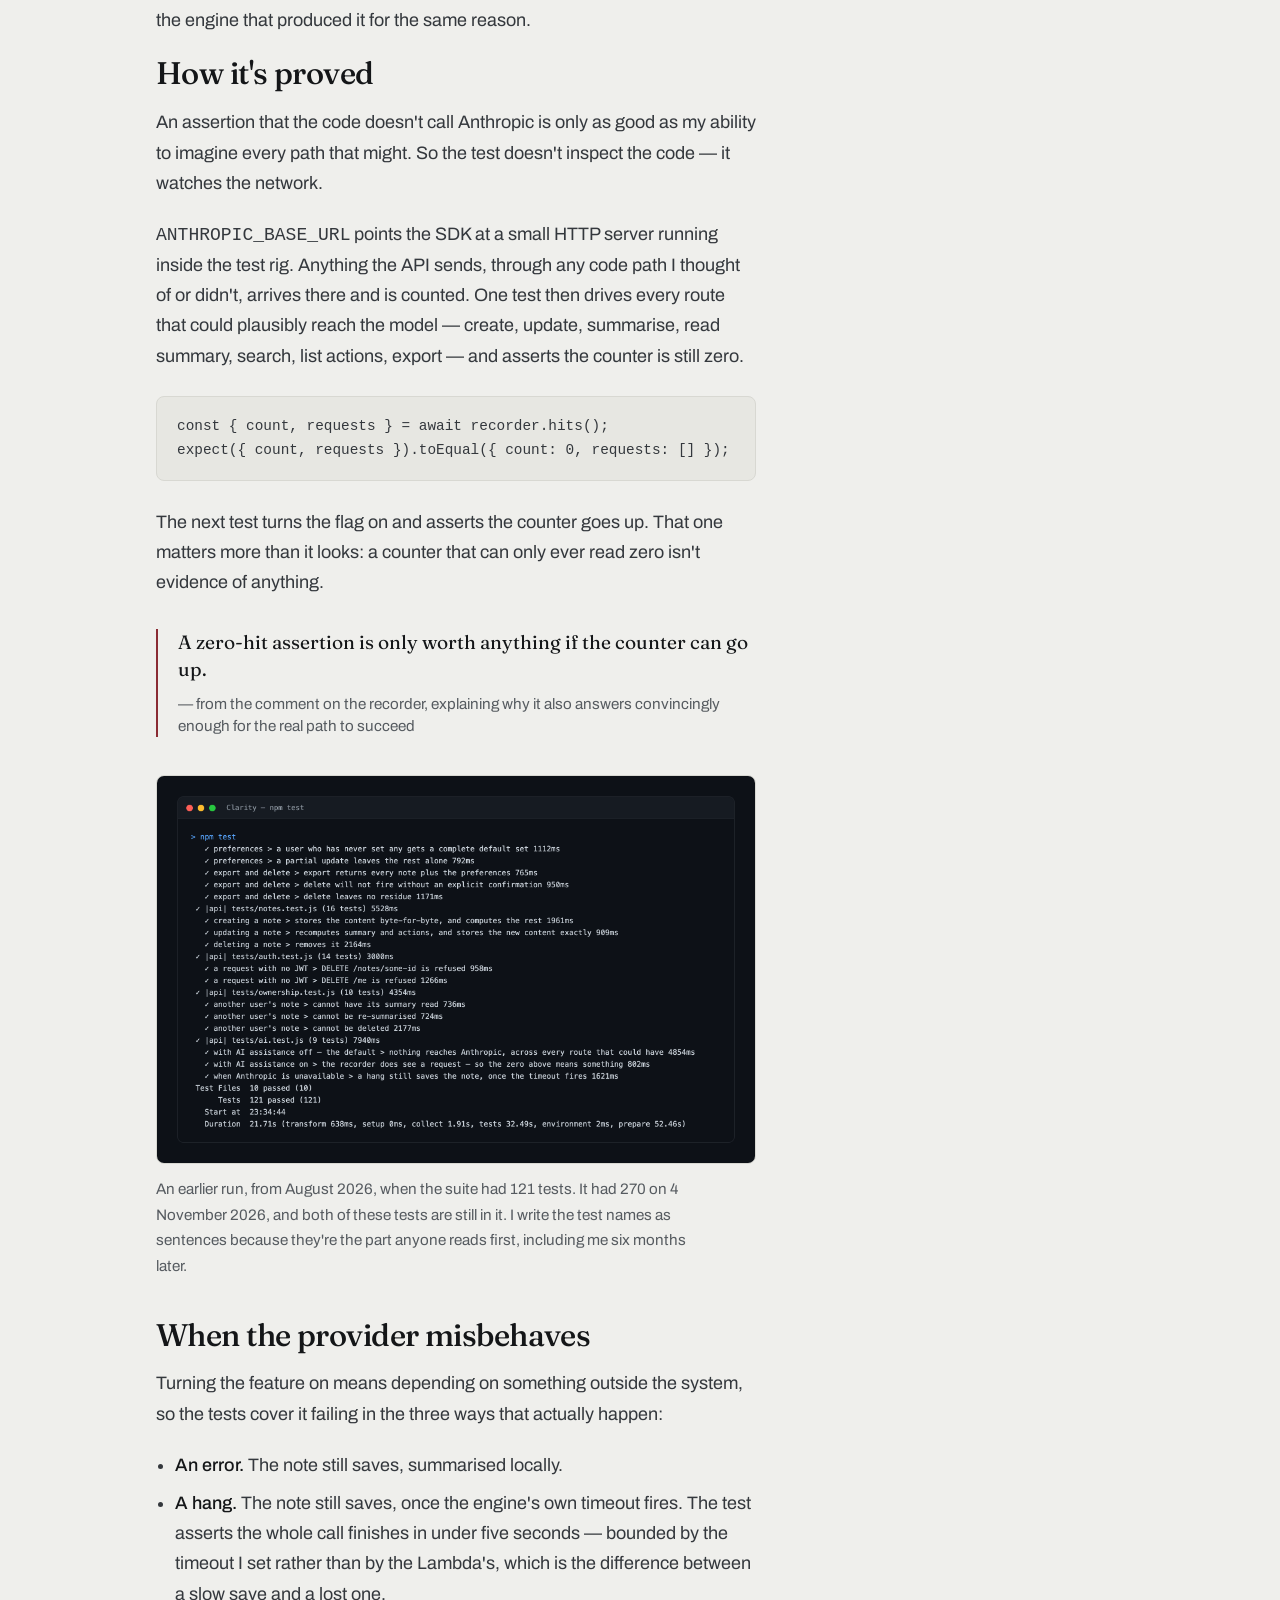
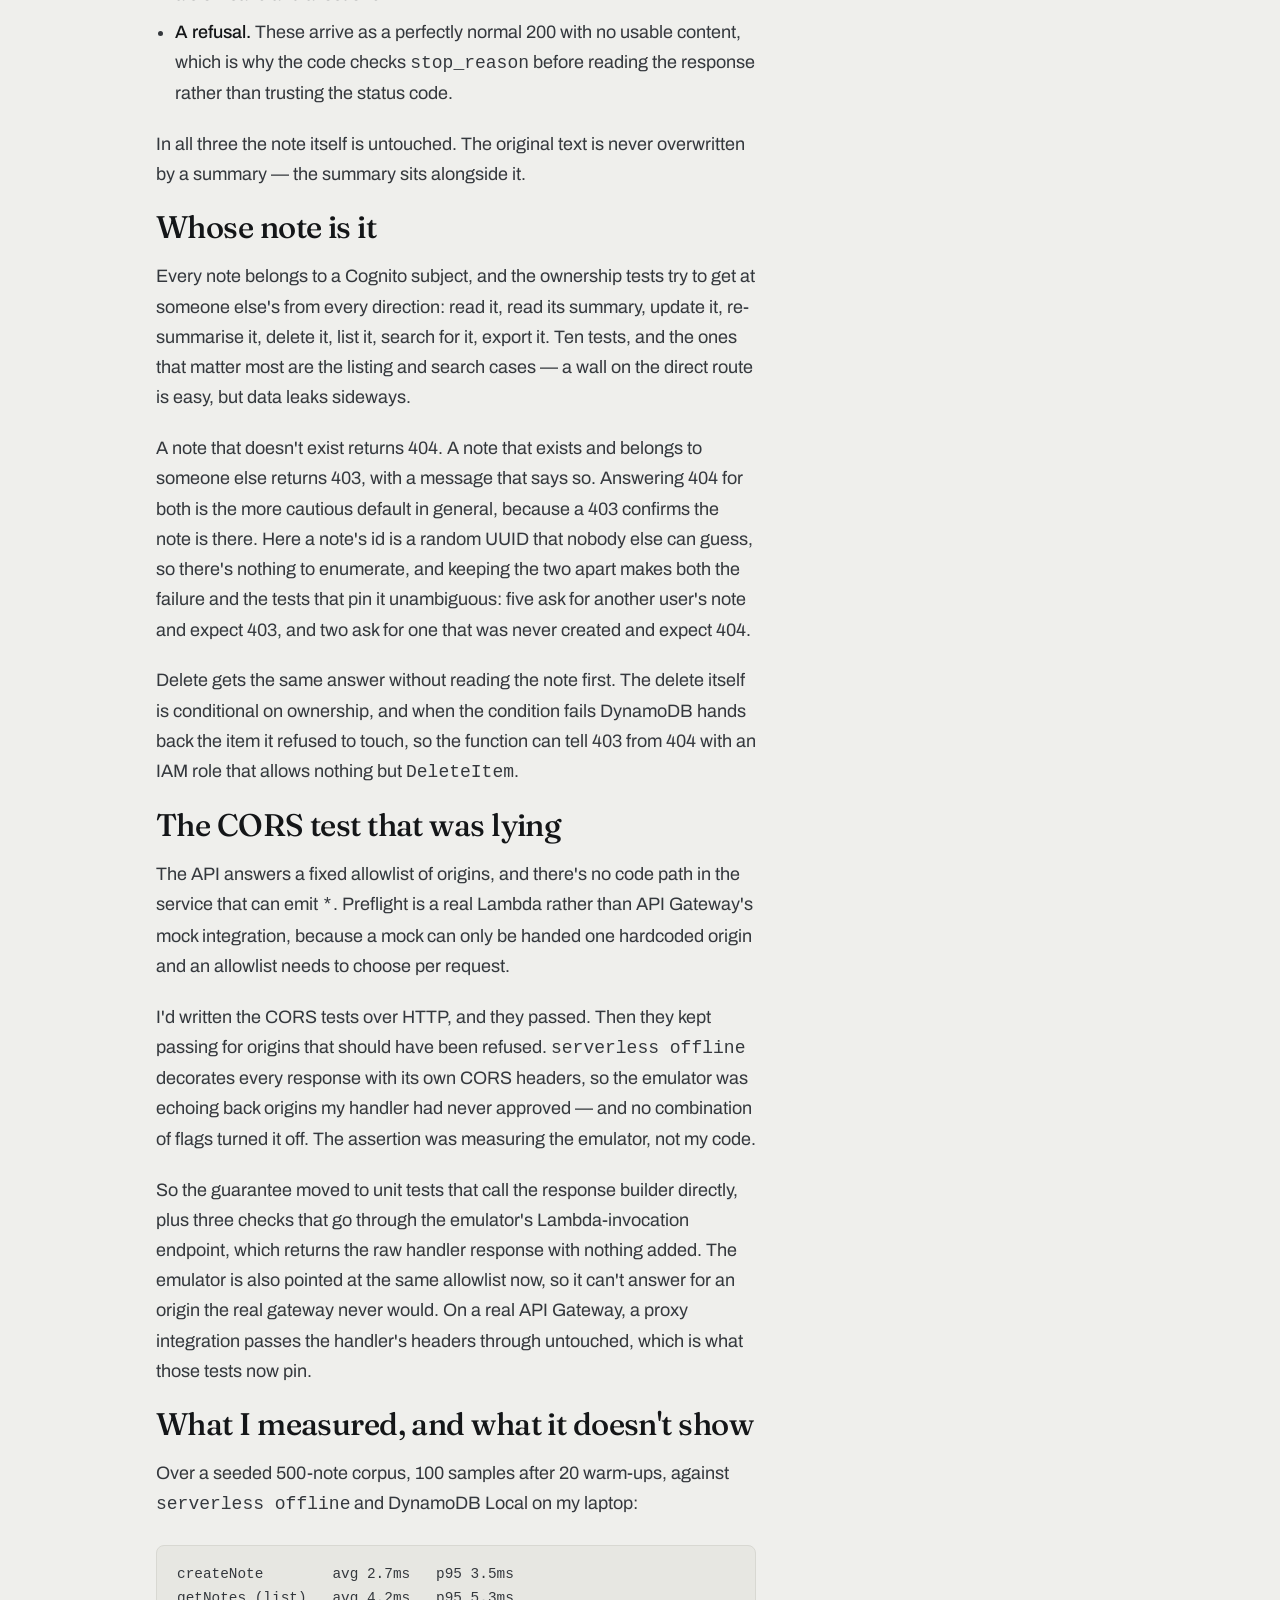
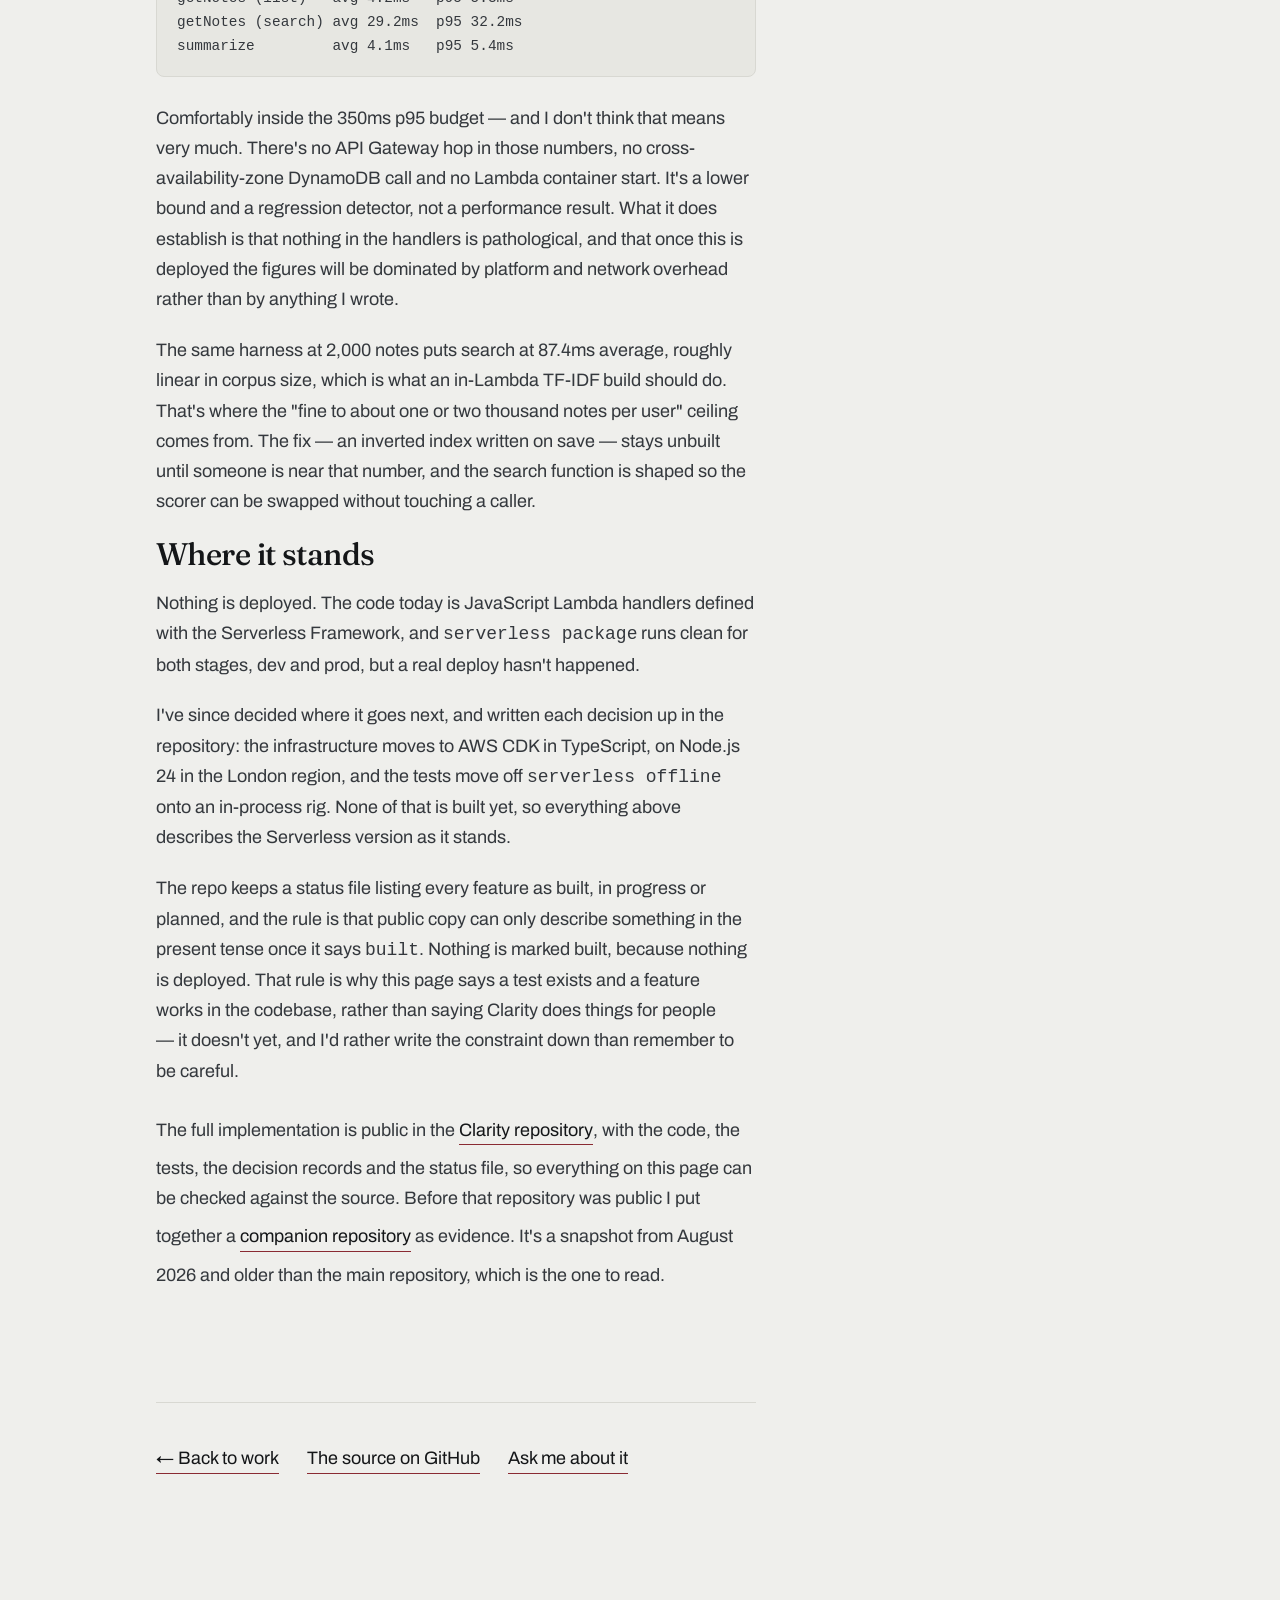
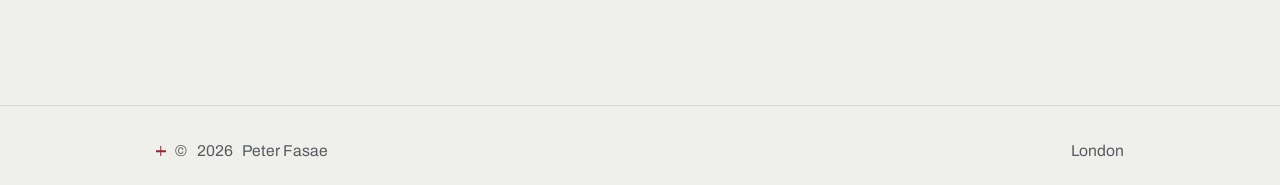
==== commit 522fbb9b: "Correct the Clarity facts to match the public source The main Clarity repository is public now, so t" ====
--- a/clarity.html
+++ b/clarity.html
@@ -59,9 +59,9 @@
 
     <dl class="case-facts">
       <div><dt>Built by</dt><dd>Me</dd></div>
-      <div><dt>Stack</dt><dd>Node, Lambda, API Gateway, DynamoDB, Cognito, React</dd></div>
-      <div><dt>Tests</dt><dd>121, passing</dd></div>
-      <div><dt>Status</dt><dd>Not deployed</dd></div>
+      <div><dt>Stack</dt><dd>Node, Serverless Framework, Lambda, API Gateway, DynamoDB, Cognito, React</dd></div>
+      <div><dt>Tests</dt><dd>270, passing on 4 November 2026</dd></div>
+      <div><dt>Status</dt><dd>In development, not deployed</dd></div>
     </dl>
   </div>
 
@@ -112,9 +112,11 @@
 
       <figure class="figure">
         <img src="assets/img/clarity-tests.png" width="2000" height="1294" loading="lazy" decoding="async"
-             alt="Terminal output from npm test: ten test files and 121 tests passing, including 'nothing reaches Anthropic, across every route that could have' and 'the recorder does see a request — so the zero above means something'.">
-        <figcaption>The suite as it runs. I write the test names as sentences because they're the
-          part anyone reads first, including me six months later.</figcaption>
+             alt="Terminal output from an earlier run of npm test, in August 2026: ten test files and 121 tests passing, including 'nothing reaches Anthropic, across every route that could have' and 'the recorder does see a request — so the zero above means something'.">
+        <figcaption>An earlier run, from August 2026, when the suite had 121 tests. It had 270 on
+          4 November 2026, and both of these tests are still in it. I write the test names as
+          sentences because they're the part anyone reads first, including me six months
+          later.</figcaption>
       </figure>
 
       <h2>When the provider misbehaves</h2>
@@ -137,9 +139,16 @@
         else's from every direction: read it, read its summary, update it, re-summarise it, delete
         it, list it, search for it, export it. Ten tests, and the ones that matter most are the
         listing and search cases — a wall on the direct route is easy, but data leaks sideways.</p>
-      <p>A note that doesn't exist returns 404. So does a note that exists and belongs to someone
-        else. Returning 403 for the second would confirm it exists, which is a small leak that costs
-        nothing to avoid.</p>
+      <p>A note that doesn't exist returns 404. A note that exists and belongs to someone else
+        returns 403, with a message that says so. Answering 404 for both is the more cautious
+        default in general, because a 403 confirms the note is there. Here a note's id is a random
+        UUID that nobody else can guess, so there's nothing to enumerate, and keeping the two apart
+        makes both the failure and the tests that pin it unambiguous: five ask for another user's
+        note and expect 403, and two ask for one that was never created and expect 404.</p>
+      <p>Delete gets the same answer without reading the note first. The delete itself is
+        conditional on ownership, and when the condition fails DynamoDB hands back the item it
+        refused to touch, so the function can tell 403 from 404 with an IAM role that allows
+        nothing but <code>DeleteItem</code>.</p>
 
       <h2>The CORS test that was lying</h2>
       <p>The API answers a fixed allowlist of origins, and there's no code path in the service that
@@ -151,13 +160,16 @@
         its own CORS headers, so the emulator was echoing back origins my handler had never
         approved — and no combination of flags turned it off. The assertion was measuring the
         emulator, not my code.</p>
-      <p>So the guarantee moved to a unit test that calls the response builder directly, plus two
+      <p>So the guarantee moved to unit tests that call the response builder directly, plus three
         checks that go through the emulator's Lambda-invocation endpoint, which returns the raw
-        handler response with nothing added. On a real API Gateway, a proxy integration passes the
-        handler's headers through untouched, which is what those tests now pin.</p>
+        handler response with nothing added. The emulator is also pointed at the same allowlist
+        now, so it can't answer for an origin the real gateway never would. On a real API Gateway,
+        a proxy integration passes the handler's headers through untouched, which is what those
+        tests now pin.</p>
 
       <h2>What I measured, and what it doesn't show</h2>
-      <p>Over a seeded 500-note corpus, 100 samples after 20 warm-ups, against DynamoDB Local:</p>
+      <p>Over a seeded 500-note corpus, 100 samples after 20 warm-ups, against
+        <code>serverless offline</code> and DynamoDB Local on my laptop:</p>
 
       <div class="snippet"><code>createNote        avg 2.7ms   p95 3.5ms
 getNotes (list)   avg 4.2ms   p95 5.3ms
@@ -177,23 +189,30 @@
         the scorer can be swapped without touching a caller.</p>
 
       <h2>Where it stands</h2>
-      <p>Nothing is deployed. <code>serverless package</code> runs clean for both stacks, but a real
-        deploy needs AWS credentials this build doesn't have, so it hasn't happened.</p>
+      <p>Nothing is deployed. The code today is JavaScript Lambda handlers defined with the
+        Serverless Framework, and <code>serverless package</code> runs clean for both stages, dev
+        and prod, but a real deploy hasn't happened.</p>
+      <p>I've since decided where it goes next, and written each decision up in the repository:
+        the infrastructure moves to AWS CDK in TypeScript, on Node.js 24 in the London region, and
+        the tests move off <code>serverless offline</code> onto an in-process rig. None of that is
+        built yet, so everything above describes the Serverless version as it stands.</p>
       <p>The repo keeps a status file listing every feature as built, in progress or planned, and the
         rule is that public copy can only describe something in the present tense once it says
         <code>built</code>. Nothing is marked built, because nothing is deployed. That rule is why
         this page says a test exists and a feature works in the codebase, rather than saying Clarity
         does things for people — it doesn't yet, and I'd rather write the constraint down than
         remember to be careful.</p>
-      <p>The full implementation is private for the moment. What's above is drawn from a
+      <p>The full implementation is public in the
+        <a class="link" href="https://github.com/PeterFasae/clarity" target="_blank" rel="noopener">Clarity repository</a>,
+        with the code, the tests, the decision records and the status file, so everything on this
+        page can be checked against the source. Before that repository was public I put together a
         <a class="link" href="https://github.com/PeterFasae/clarity-architecture" target="_blank" rel="noopener">companion repository</a>
-        with the real decisions log, the real infrastructure definition, the privacy-boundary test
-        exactly as it runs, and the retrieval engine — which is dependency-free enough to clone and
-        run on its own; its 25 tests genuinely pass there, right now.</p>
+        as evidence. It's a snapshot from August 2026 and older than the main repository, which is
+        the one to read.</p>
 
       <p class="case-nav elsewhere">
         <a class="link" href="/#work">← Back to work</a>
-        <a class="link" href="https://github.com/PeterFasae/clarity-architecture" target="_blank" rel="noopener">The evidence repo</a>
+        <a class="link" href="https://github.com/PeterFasae/clarity" target="_blank" rel="noopener">The source on GitHub</a>
         <a class="link" href="mailto:pfasae@gmail.com">Ask me about it</a>
       </p>
 
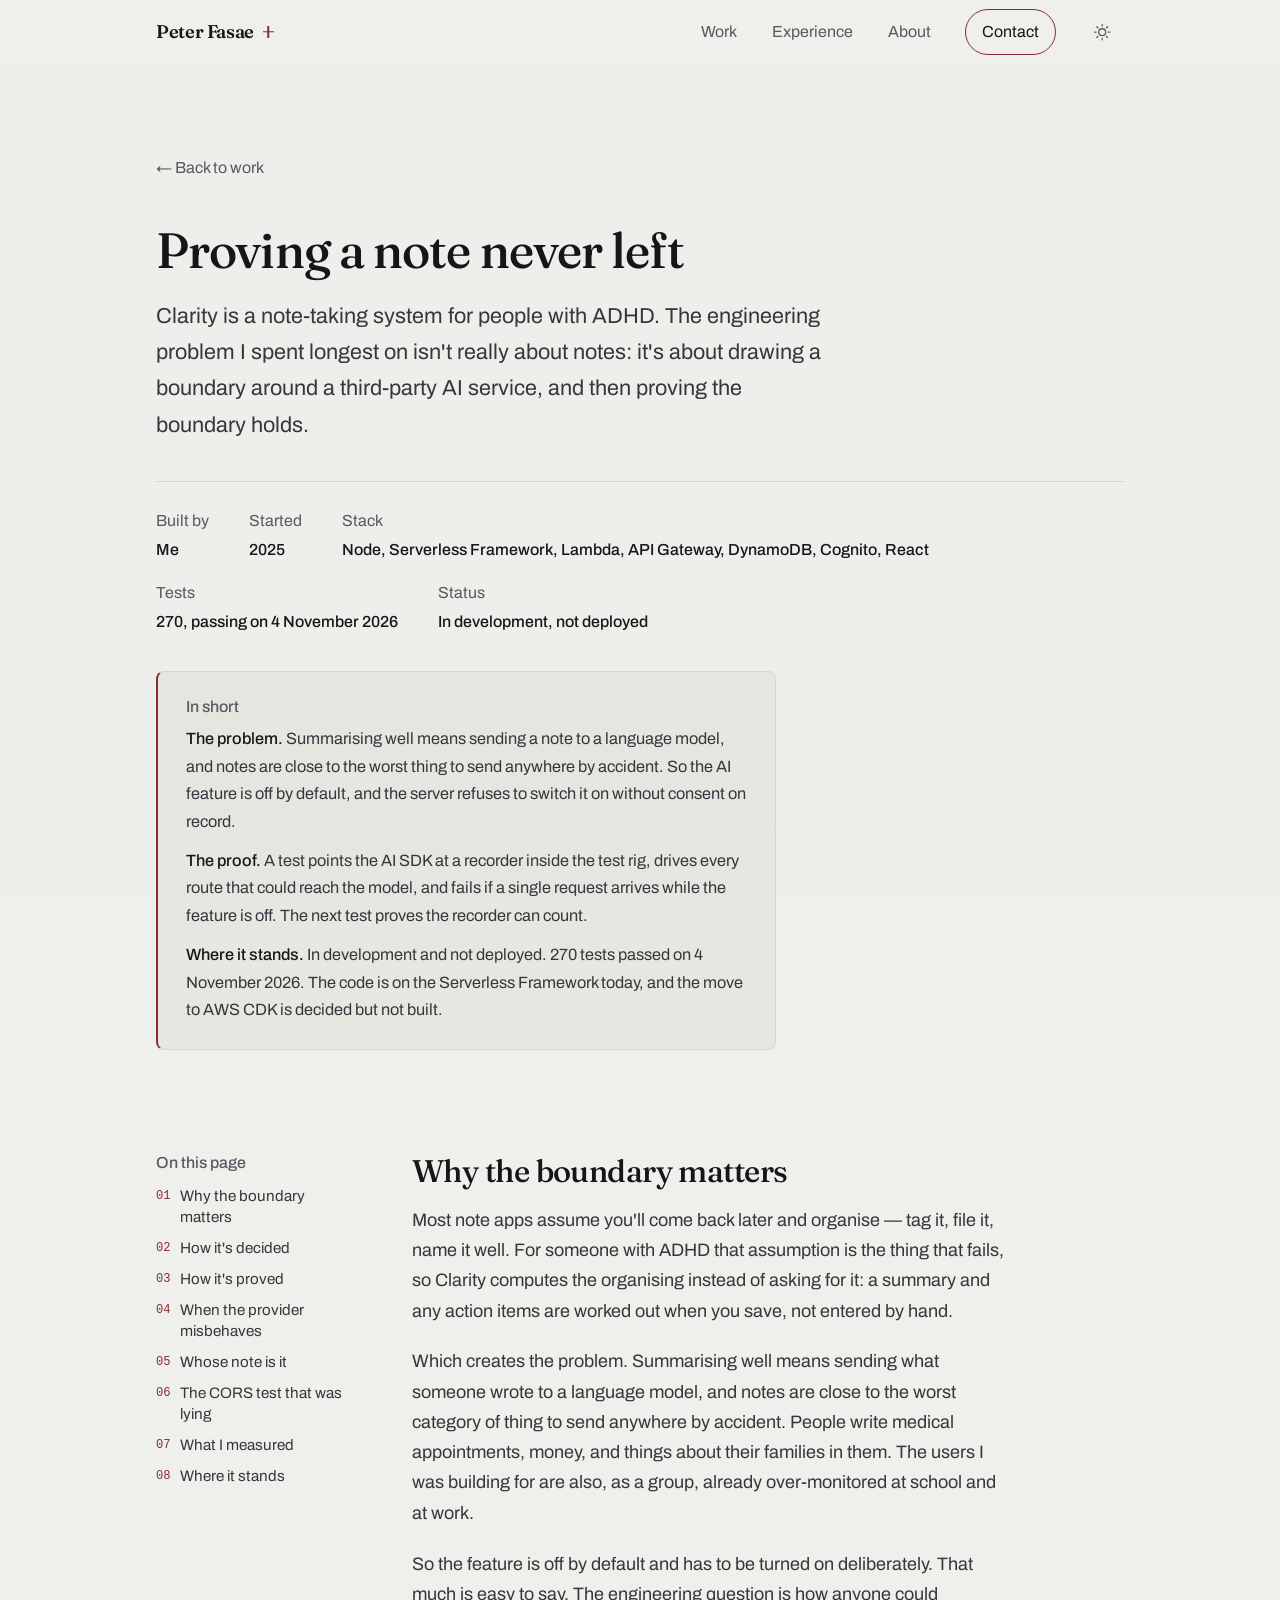
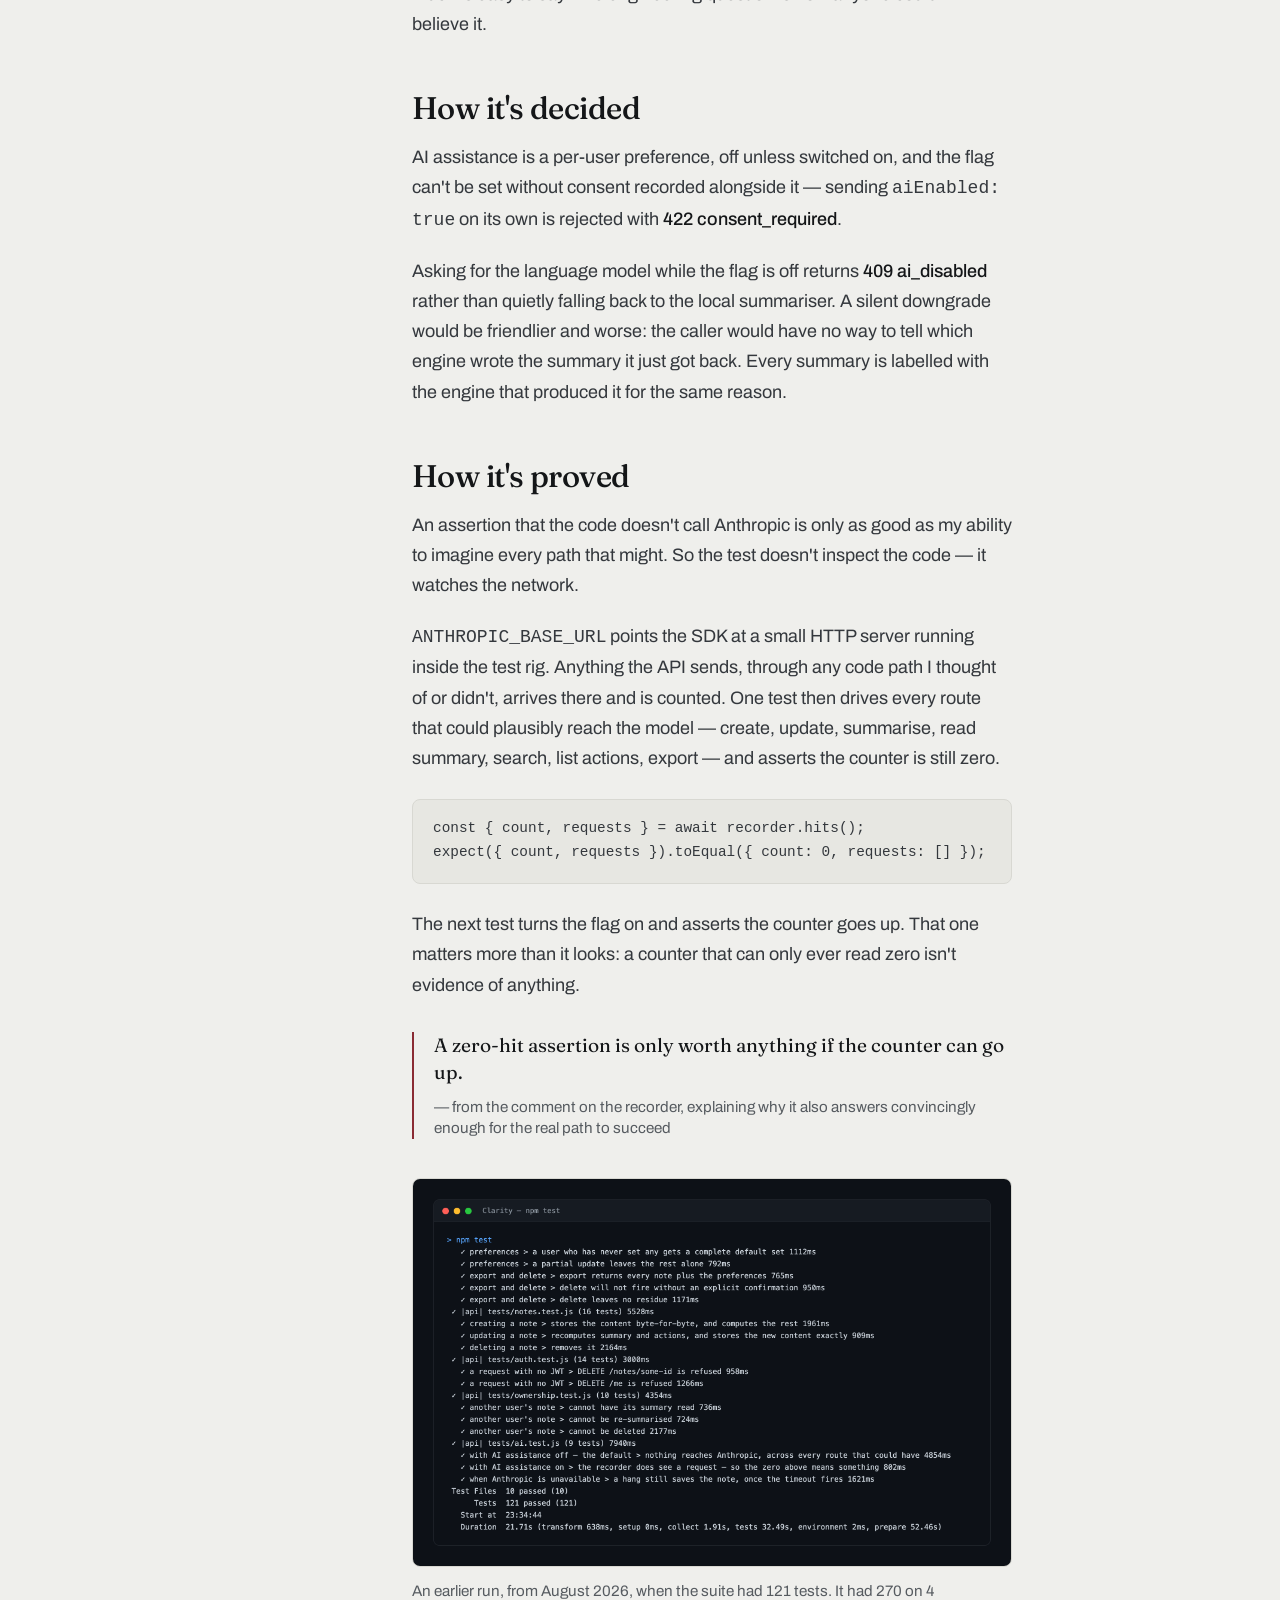
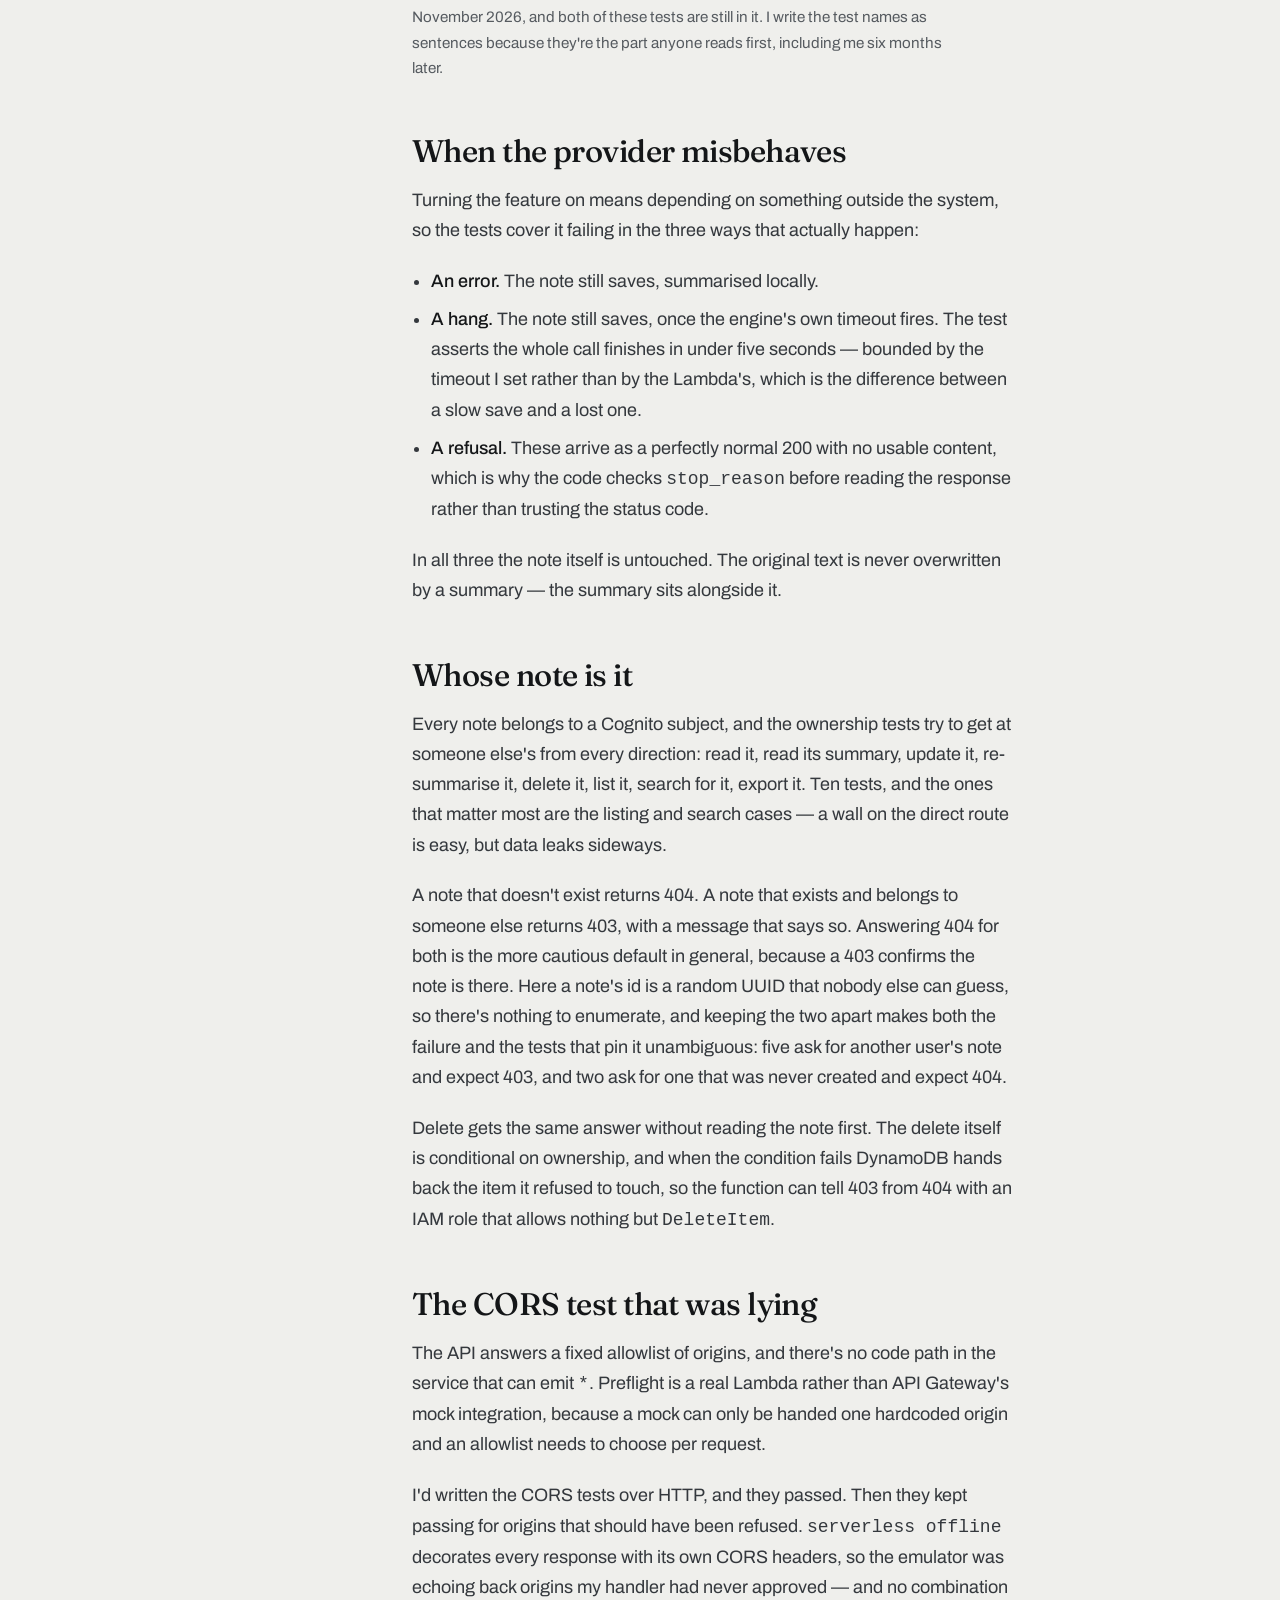
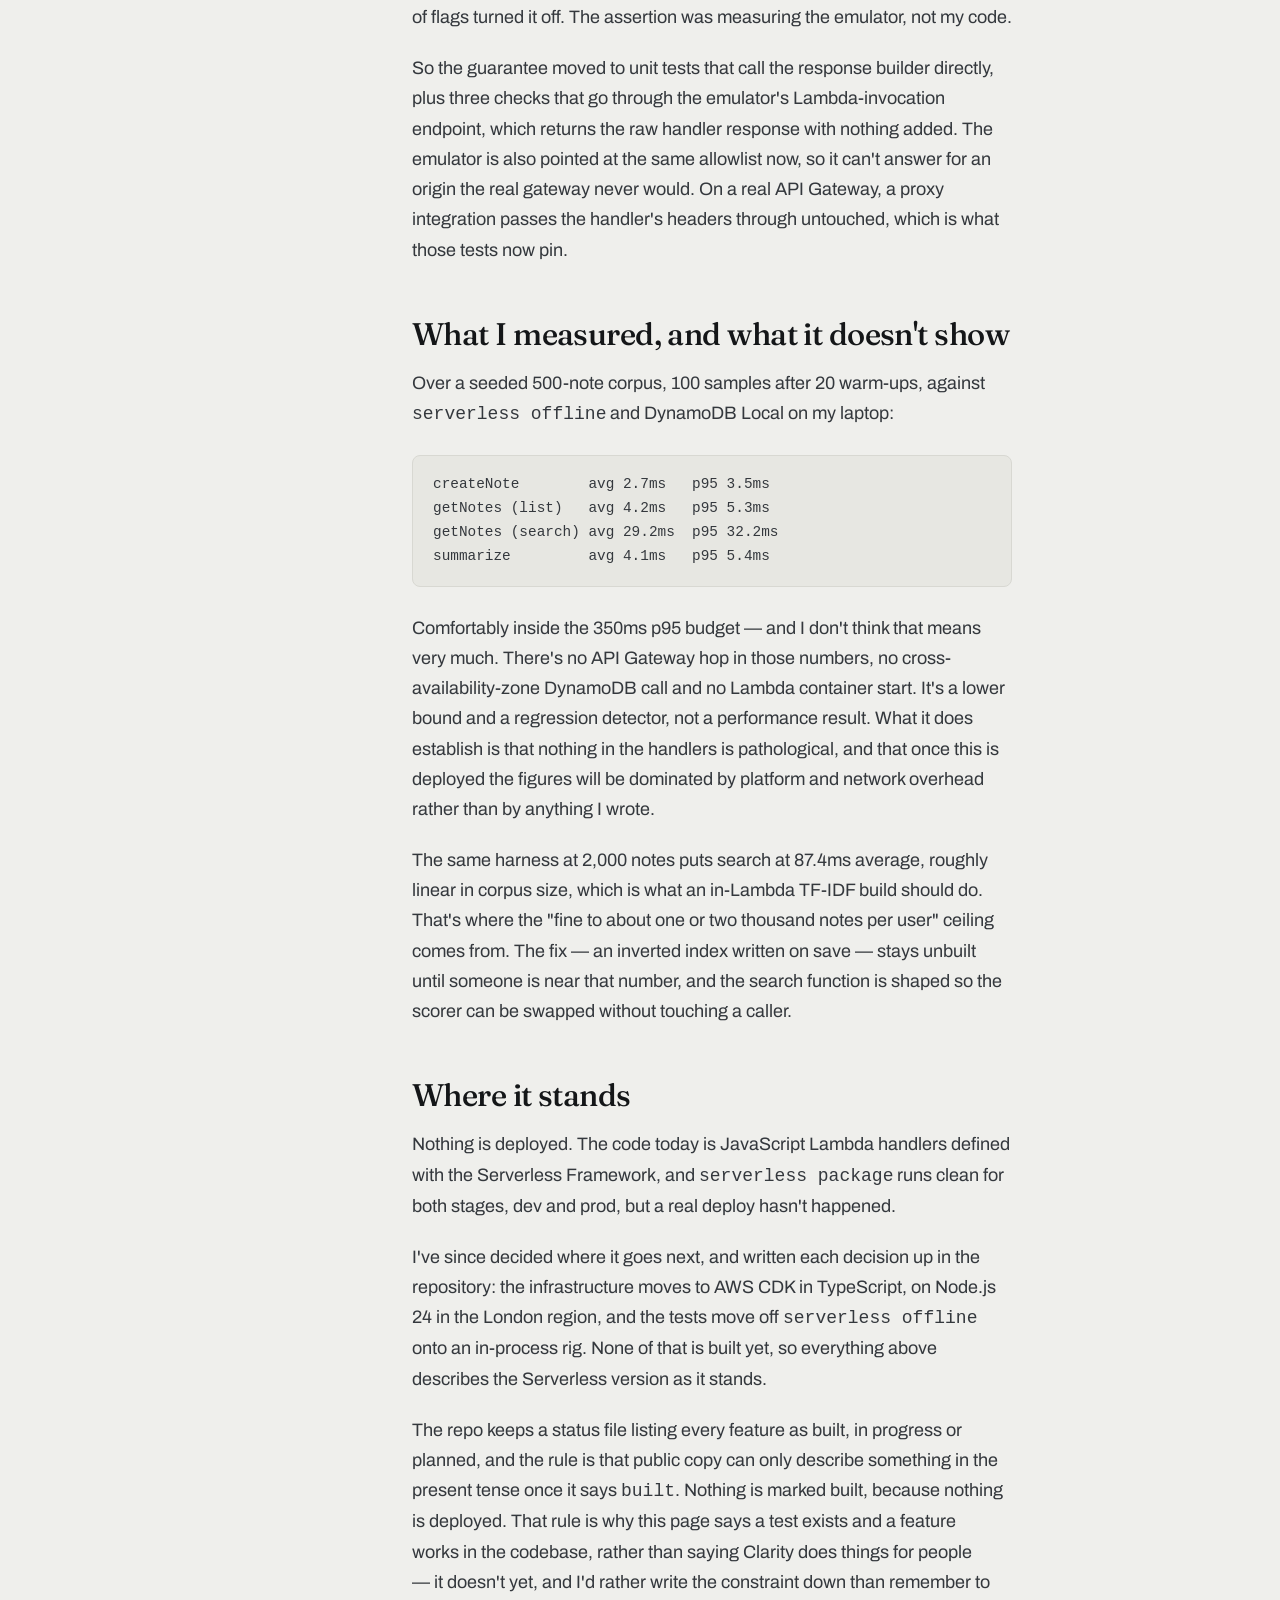
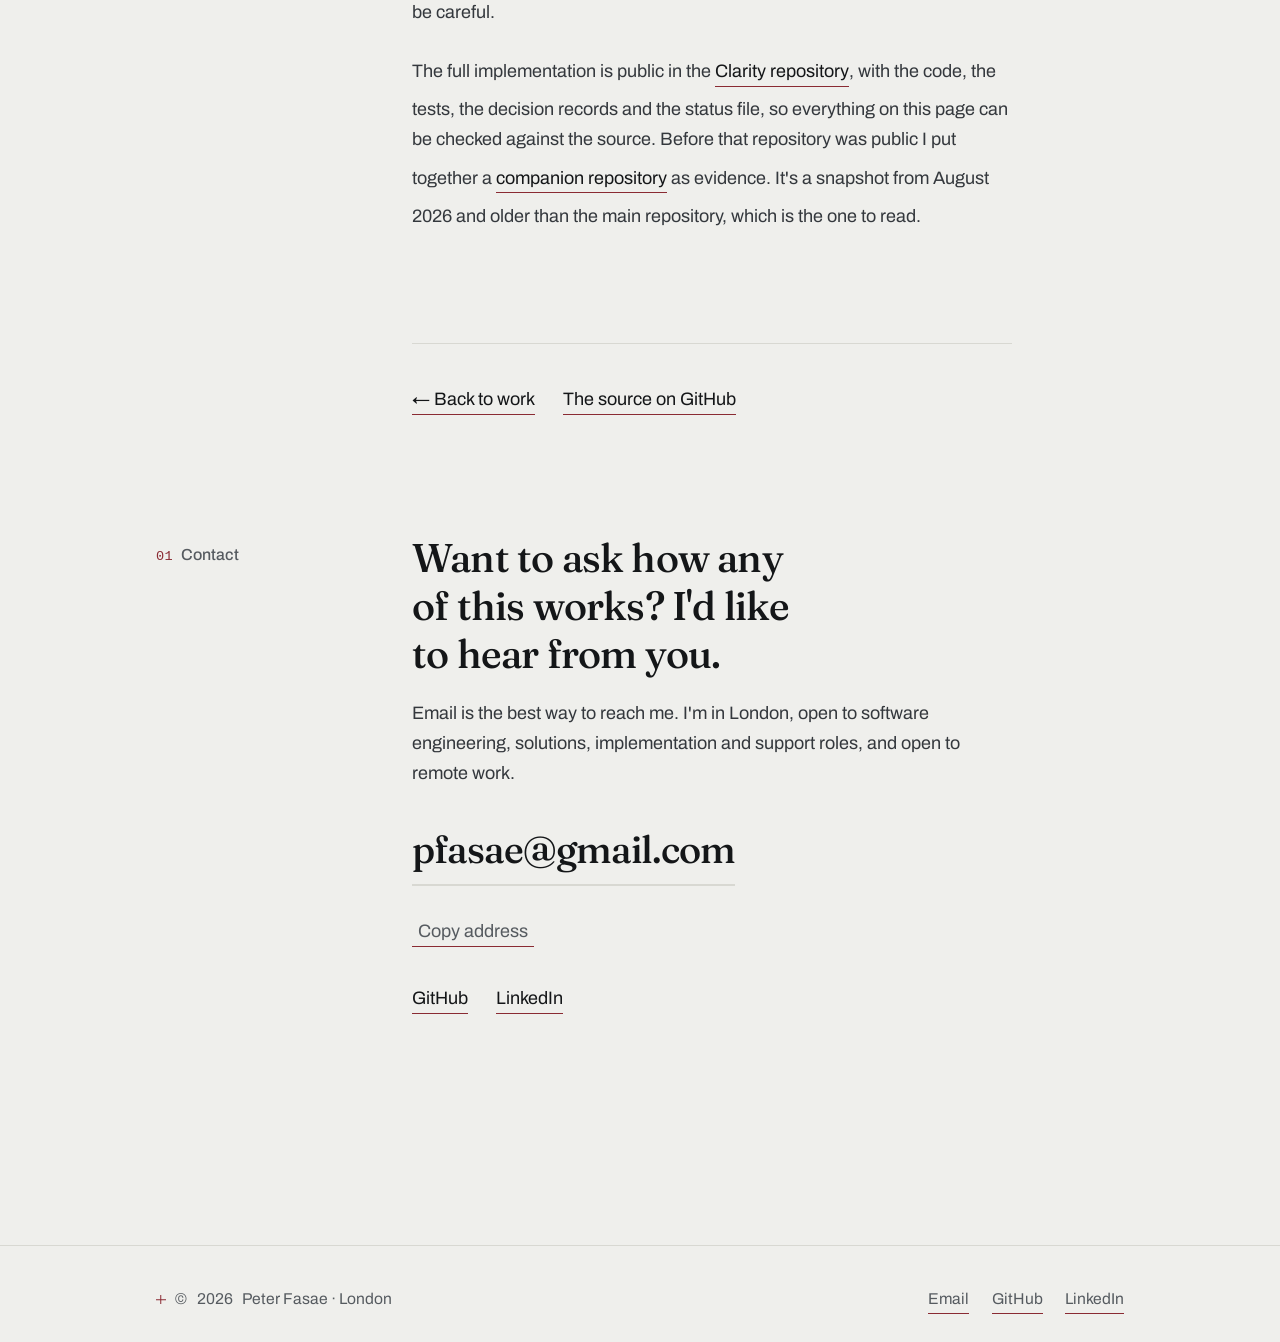
==== commit ff87eb90: "Give the case study a summary, a contents list and the shared contact block A reviewer with two minu" ====
--- a/clarity.html
+++ b/clarity.html
@@ -27,7 +27,7 @@
 <link rel="preconnect" href="https://fonts.gstatic.com" crossorigin>
 <link href="https://fonts.googleapis.com/css2?family=Archivo:wght@400;500&family=Fraunces:opsz,wght@9..144,400..600&display=swap" rel="stylesheet">
 
-<link rel="stylesheet" href="assets/site.css?v=6">
+<link rel="stylesheet" href="assets/site.css?v=8">
 </head>
 
 <body>
@@ -39,7 +39,8 @@
     <nav class="nav" aria-label="Sections">
       <a class="nav-section" href="/#work">Work</a>
       <a class="nav-section" href="/#experience">Experience</a>
-      <a href="/#contact">Contact</a>
+      <a class="nav-section" href="/#about">About</a>
+      <a class="nav-cta" href="#contact">Contact</a>
       <button class="theme-btn" id="themeBtn" type="button" aria-label="Switch to dark theme">
         <svg class="icon-sun" viewBox="0 0 24 24" fill="none" stroke="currentColor" stroke-width="1.7" stroke-linecap="round" aria-hidden="true"><circle cx="12" cy="12" r="4.5"/><path d="M12 2v2M12 20v2M2 12h2M20 12h2M4.9 4.9l1.4 1.4M17.7 17.7l1.4 1.4M19.1 4.9l-1.4 1.4M6.3 17.7l-1.4 1.4"/></svg>
         <svg class="icon-moon" viewBox="0 0 24 24" fill="none" stroke="currentColor" stroke-width="1.7" stroke-linecap="round" stroke-linejoin="round" aria-hidden="true"><path d="M20 14.5A8.5 8.5 0 0 1 9.5 4a8.5 8.5 0 1 0 10.5 10.5z"/></svg>
@@ -59,16 +60,46 @@
 
     <dl class="case-facts">
       <div><dt>Built by</dt><dd>Me</dd></div>
+      <div><dt>Started</dt><dd>2025</dd></div>
       <div><dt>Stack</dt><dd>Node, Serverless Framework, Lambda, API Gateway, DynamoDB, Cognito, React</dd></div>
       <div><dt>Tests</dt><dd>270, passing on 4 November 2026</dd></div>
       <div><dt>Status</dt><dd>In development, not deployed</dd></div>
     </dl>
-  </div>
-
-  <div class="section wrap">
+
+    <section class="in-short" aria-labelledby="in-short-title">
+      <h2 id="in-short-title">In short</h2>
+      <ul>
+        <li><strong>The problem.</strong> Summarising well means sending a note to a language model,
+          and notes are close to the worst thing to send anywhere by accident. So the AI feature is
+          off by default, and the server refuses to switch it on without consent on record.</li>
+        <li><strong>The proof.</strong> A test points the AI SDK at a recorder inside the test rig,
+          drives every route that could reach the model, and fails if a single request arrives while
+          the feature is off. The next test proves the recorder can count.</li>
+        <li><strong>Where it stands.</strong> In development and not deployed. 270 tests passed on
+          4 November 2026. The code is on the Serverless Framework today, and the move to AWS CDK is
+          decided but not built.</li>
+      </ul>
+    </section>
+  </div>
+
+  <div class="section wrap case-body">
+    <nav class="toc" aria-labelledby="toc-title">
+      <h2 class="toc-title" id="toc-title">On this page</h2>
+      <ol>
+        <li><a href="#why">Why the boundary matters</a></li>
+        <li><a href="#decided">How it's decided</a></li>
+        <li><a href="#proved">How it's proved</a></li>
+        <li><a href="#provider">When the provider misbehaves</a></li>
+        <li><a href="#ownership">Whose note is it</a></li>
+        <li><a href="#cors">The CORS test that was lying</a></li>
+        <li><a href="#measured">What I measured</a></li>
+        <li><a href="#status">Where it stands</a></li>
+      </ol>
+    </nav>
+
     <div class="prose">
 
-      <h2>Why the boundary matters</h2>
+      <h2 id="why">Why the boundary matters</h2>
       <p>Most note apps assume you'll come back later and organise — tag it, file it, name it well.
         For someone with ADHD that assumption is the thing that fails, so Clarity computes the
         organising instead of asking for it: a summary and any action items are worked out when you
@@ -80,7 +111,7 @@
       <p>So the feature is off by default and has to be turned on deliberately. That much is easy to
         say. The engineering question is how anyone could believe it.</p>
 
-      <h2>How it's decided</h2>
+      <h2 id="decided">How it's decided</h2>
       <p>AI assistance is a per-user preference, off unless switched on, and the flag can't be set
         without consent recorded alongside it — sending <code>aiEnabled: true</code> on its own is
         rejected with <strong>422 consent_required</strong>.</p>
@@ -90,7 +121,7 @@
         just got back. Every summary is labelled with the engine that produced it for the same
         reason.</p>
 
-      <h2>How it's proved</h2>
+      <h2 id="proved">How it's proved</h2>
       <p>An assertion that the code doesn't call Anthropic is only as good as my ability to imagine
         every path that might. So the test doesn't inspect the code — it watches the network.</p>
       <p><code>ANTHROPIC_BASE_URL</code> points the SDK at a small HTTP server running inside the test
@@ -119,7 +150,7 @@
           later.</figcaption>
       </figure>
 
-      <h2>When the provider misbehaves</h2>
+      <h2 id="provider">When the provider misbehaves</h2>
       <p>Turning the feature on means depending on something outside the system, so the tests cover
         it failing in the three ways that actually happen:</p>
       <ul>
@@ -134,7 +165,7 @@
       <p>In all three the note itself is untouched. The original text is never overwritten by a
         summary — the summary sits alongside it.</p>
 
-      <h2>Whose note is it</h2>
+      <h2 id="ownership">Whose note is it</h2>
       <p>Every note belongs to a Cognito subject, and the ownership tests try to get at someone
         else's from every direction: read it, read its summary, update it, re-summarise it, delete
         it, list it, search for it, export it. Ten tests, and the ones that matter most are the
@@ -150,7 +181,7 @@
         refused to touch, so the function can tell 403 from 404 with an IAM role that allows
         nothing but <code>DeleteItem</code>.</p>
 
-      <h2>The CORS test that was lying</h2>
+      <h2 id="cors">The CORS test that was lying</h2>
       <p>The API answers a fixed allowlist of origins, and there's no code path in the service that
         can emit <code>*</code>. Preflight is a real Lambda rather than API Gateway's mock
         integration, because a mock can only be handed one hardcoded origin and an allowlist needs
@@ -167,7 +198,7 @@
         a proxy integration passes the handler's headers through untouched, which is what those
         tests now pin.</p>
 
-      <h2>What I measured, and what it doesn't show</h2>
+      <h2 id="measured">What I measured, and what it doesn't show</h2>
       <p>Over a seeded 500-note corpus, 100 samples after 20 warm-ups, against
         <code>serverless offline</code> and DynamoDB Local on my laptop:</p>
 
@@ -188,7 +219,7 @@
         save — stays unbuilt until someone is near that number, and the search function is shaped so
         the scorer can be swapped without touching a caller.</p>
 
-      <h2>Where it stands</h2>
+      <h2 id="status">Where it stands</h2>
       <p>Nothing is deployed. The code today is JavaScript Lambda handlers defined with the
         Serverless Framework, and <code>serverless package</code> runs clean for both stages, dev
         and prod, but a real deploy hasn't happened.</p>
@@ -213,21 +244,47 @@
       <p class="case-nav elsewhere">
         <a class="link" href="/#work">← Back to work</a>
         <a class="link" href="https://github.com/PeterFasae/clarity" target="_blank" rel="noopener">The source on GitHub</a>
-        <a class="link" href="mailto:pfasae@gmail.com">Ask me about it</a>
       </p>
 
     </div>
   </div>
+
+  <section class="section wrap" id="contact" aria-labelledby="contact-title">
+    <div class="band">
+      <h2 class="band-label" id="contact-title">Contact</h2>
+      <div class="contact">
+        <p class="contact-lede">Want to ask how any of this works? I'd like to hear from you.</p>
+        <p class="measure">Email is the best way to reach me. I'm in London, open to software
+          engineering, solutions, implementation and support roles, and open to remote work.</p>
+
+        <a class="contact-mail" href="mailto:pfasae@gmail.com">pfasae@gmail.com</a>
+
+        <p>
+          <button class="link link-muted" id="copyBtn" type="button" data-email="pfasae@gmail.com">Copy address</button>
+          <span class="vh" role="status" aria-live="polite" id="copyStatus"></span>
+        </p>
+
+        <p class="elsewhere">
+          <a class="link" href="https://github.com/PeterFasae" target="_blank" rel="noopener">GitHub</a>
+          <a class="link" href="https://www.linkedin.com/in/peter-fasae-5a7482b8/" target="_blank" rel="noopener">LinkedIn</a>
+        </p>
+      </div>
+    </div>
+  </section>
 
 </main>
 
 <footer class="site-foot">
   <div class="wrap foot-inner">
-    <p><span class="mark" aria-hidden="true"></span>© <span id="year">2026</span> Peter Fasae</p>
-    <p>London</p>
+    <p><span class="mark" aria-hidden="true"></span>© <span id="year">2026</span> Peter Fasae · London</p>
+    <p class="foot-links">
+      <a class="link link-muted" href="mailto:pfasae@gmail.com">Email</a>
+      <a class="link link-muted" href="https://github.com/PeterFasae" target="_blank" rel="noopener">GitHub</a>
+      <a class="link link-muted" href="https://www.linkedin.com/in/peter-fasae-5a7482b8/" target="_blank" rel="noopener">LinkedIn</a>
+    </p>
   </div>
 </footer>
 
-<script src="assets/site.js?v=6" defer></script>
+<script src="assets/site.js?v=7" defer></script>
 </body>
 </html>
--- a/assets/site.css
+++ b/assets/site.css
@@ -168,8 +168,11 @@
 
 .section { padding-block: var(--section); }
 .section + .section,
-.section + .pull-stmt,
-.pull-stmt + .section { padding-top: 0; }
+.section + .pull-stmt { padding-top: 0; }
+
+/* Contact opens with a display-size line of its own, so it needs air between
+   it and the pulled statement or the two big serif blocks read as one. */
+.pull-stmt + .section { padding-top: clamp(3rem, 7vw, 5rem); }
 
 .measure { max-width: var(--measure); }
 
@@ -273,11 +276,24 @@
 .nav a[aria-current='page']::after,
 .nav a[aria-current='true']::after { transform: scaleX(1); }
 
-/* Below ~30rem the name, three section links and the theme toggle need about
-   54px more than the viewport has. The page is five short sections, so the
-   section links are the part worth losing — Contact is the one that does a
-   job. A hamburger for three links would be more machinery than the problem. */
-@media (max-width: 30rem) {
+/* Contact is the one link that does a job, so it's drawn as a quiet button and
+   is the only one that survives on a phone. */
+.nav .nav-cta {
+  color: var(--ink);
+  border: 1px solid var(--rule);
+  border-radius: 999px;
+  padding: 0.55rem 1rem;
+  margin-left: 0.25rem;
+  transition: border-color 0.15s;
+}
+.nav .nav-cta::after { display: none; }
+.nav .nav-cta:hover,
+.nav .nav-cta[aria-current='true'] { border-color: var(--accent); }
+
+/* Below ~40rem the name, three section links, the Contact button and the
+   toggle don't fit on one line. The section links are the part worth losing.
+   A hamburger for three links would be more machinery than the problem. */
+@media (max-width: 40rem) {
   .nav-section { display: none; }
 }
 
@@ -310,7 +326,7 @@
    Hero
    -------------------------------------------------------------------------- */
 
-.hero { padding-block: clamp(3.5rem, 10vw, 7rem) clamp(3rem, 8vw, 5.5rem); }
+.hero { padding-block: clamp(3rem, 9vw, 6rem) clamp(2rem, 6vw, 4rem); }
 
 /* Text first, portrait second — so it reads in the right order on a phone
    and on a screen reader, regardless of where the photo sits visually. */
@@ -318,6 +334,27 @@
 
 @media (min-width: 60rem) {
   .hero-grid { grid-template-columns: minmax(0, 1fr) minmax(0, 19rem); }
+}
+
+/* The positioning, said once and quietly, above the headline rather than
+   inside it. A list so a screen reader hears three things, not one run-on. */
+.eyebrow {
+  list-style: none;
+  margin: 0 0 1.5rem;
+  padding: 0;
+  display: flex; flex-wrap: wrap; align-items: center;
+  gap: 0.35rem 0;
+  font-size: 0.98rem;
+  font-weight: 500;
+  color: var(--muted);
+}
+.eyebrow li { display: inline-flex; align-items: center; }
+.eyebrow li + li::before {
+  content: '';
+  width: 0.3rem; height: 0.3rem;
+  margin-inline: 0.75rem;
+  border-radius: 50%;
+  background: var(--accent);
 }
 
 .hero h1 {
@@ -391,7 +428,7 @@
 }
 .btn-quiet:hover { border-color: var(--ink); opacity: 1; }
 
-.hero p {
+.hero-lede {
   font-size: clamp(1.1rem, 1.6vw, 1.25rem);
   color: var(--ink-soft);
   max-width: 54ch;
@@ -405,15 +442,13 @@
   color: var(--muted);
 }
 
-.availability { display: inline-flex; align-items: center; gap: 0.55rem; }
+/* A still dot. It used to pulse, which is the one thing on the page that
+   moved without being asked to. */
+.availability { display: inline-flex; align-items: baseline; gap: 0.55rem; }
 .availability::before {
   content: ''; width: 0.5rem; height: 0.5rem; border-radius: 50%;
   background: var(--accent); flex: none;
-  animation: pulse-dot 2.6s ease-in-out infinite;
-}
-@keyframes pulse-dot {
-  0%, 100% { box-shadow: 0 0 0 0 color-mix(in srgb, var(--accent) 45%, transparent); }
-  50% { box-shadow: 0 0 0 5px transparent; }
+  transform: translateY(-0.1em);
 }
 
 /* --------------------------------------------------------------------------
@@ -426,17 +461,20 @@
    the section-level margin label repeating per row. Clarity is given more
    room and a filled-in numeral — the one thing on the page allowed to look
    heavier than everything around it, because it is. */
+/* On a phone the numeral sits above the text rather than beside it. The
+   column it used to take cost the facts and lists a fifth of their width. */
 .work-item {
   display: grid;
-  grid-template-columns: minmax(0, 3.6rem) minmax(0, 1fr);
-  gap: 1.1rem;
-}
+  grid-template-columns: minmax(0, 1fr);
+  gap: 0.6rem;
+}
+
+.work-mark { display: flex; align-items: center; gap: 0.9rem; }
 
 @media (min-width: 40rem) {
   .work-item { grid-template-columns: minmax(0, 5.5rem) minmax(0, 1fr); gap: 1.75rem; }
-}
-
-.work-mark { display: flex; flex-direction: column; align-items: flex-start; gap: 0.7rem; }
+  .work-mark { flex-direction: column; align-items: flex-start; gap: 0.7rem; }
+}
 
 .work-num {
   font-family: var(--display);
@@ -467,21 +505,81 @@
   }
 }
 .work-item--flagship .work-icon { width: 1.7rem; height: 1.7rem; opacity: 1; }
-.work-item--flagship h3 { font-size: clamp(1.7rem, 3.2vw, 2.3rem); }
-
-.work-item > h3 {
-  font-size: clamp(1.4rem, 2.4vw, 1.85rem);
-  margin-bottom: 0.35rem;
-}
-
-.work-item .role {
-  display: block;
+
+.work-item h3 {
+  font-size: clamp(1.5rem, 2.6vw, 1.95rem);
+  margin-bottom: 0.9rem;
+}
+.work-item--flagship h3 { font-size: clamp(1.9rem, 3.6vw, 2.6rem); }
+.work-item--minor h3 { font-size: clamp(1.25rem, 2vw, 1.5rem); }
+
+.work-item p { color: var(--ink-soft); max-width: var(--measure); }
+
+/* The line above a title: who it was for, when, and on what terms. */
+.kicker,
+.work-item .kicker {
+  margin: 0 0 0.4rem;
+  font-size: 0.95rem;
+  color: var(--muted);
+}
+
+.work-item .lede { font-size: clamp(1.05rem, 1.4vw, 1.15rem); }
+
+/* Says what something is before anyone reads about it. Used for the one
+   reconstruction on the page, so it can't be mistaken for production code. */
+.work-item .badge {
+  display: inline-block;
+  margin: 0 0 1.1rem;
+  padding: 0.35rem 0.75rem;
+  border: 1px solid var(--accent);
+  border-radius: 6px;
+  font-size: 0.92rem;
+  line-height: 1.45;
+  color: var(--ink);
+}
+
+/* The facts a reviewer checks first, set as ruled rows rather than cards:
+   a label they can scan down, and the claim beside it. */
+.facts {
+  margin: 1.5rem 0 1.75rem;
+  max-width: var(--measure);
+  border-top: 1px solid var(--rule);
+}
+.facts div {
+  display: grid;
+  gap: 0.1rem;
+  padding-block: 0.7rem;
+  border-bottom: 1px solid var(--rule);
+}
+@media (min-width: 40rem) {
+  .facts div { grid-template-columns: minmax(0, 8.5rem) minmax(0, 1fr); gap: 1.25rem; }
+}
+.facts dt { color: var(--muted); font-size: 0.95rem; padding-top: 0.05rem; }
+.facts dd { margin: 0; font-size: 1rem; line-height: 1.55; color: var(--ink); }
+
+.shows-title {
+  margin: 0 0 0.6rem;
+  font-family: var(--body);
+  font-variation-settings: normal;
   font-size: 1rem;
-  color: var(--muted);
-  margin-bottom: 1rem;
-}
-
-.work-item p { color: var(--ink-soft); max-width: var(--measure); }
+  font-weight: 500;
+  letter-spacing: 0;
+}
+.shows {
+  list-style: none;
+  margin: 0;
+  padding: 0;
+  display: grid;
+  gap: 0.65rem;
+  max-width: var(--measure);
+}
+.shows li { position: relative; padding-left: 1.35rem; color: var(--ink-soft); }
+.shows li::before {
+  content: '';
+  position: absolute; left: 0.1rem; top: 0.8em;
+  width: 0.6rem; height: 1.5px;
+  background: var(--accent);
+}
 
 .work-links {
   display: flex; flex-wrap: wrap; gap: 0.5rem 1.5rem;
@@ -514,12 +612,67 @@
 
 .link-muted { color: var(--muted); }
 
-.status-note {
-  margin-top: 0.9rem;
-  font-size: 0.95rem;
-  color: var(--muted);
+.section-intro {
   max-width: var(--measure);
-}
+  margin-bottom: clamp(1.5rem, 3vw, 2.25rem);
+  color: var(--ink-soft);
+}
+
+/* --------------------------------------------------------------------------
+   Where I fit
+   -------------------------------------------------------------------------- */
+
+/* Three rows, read like a table: what the role needs on the left, where on
+   the page it's shown on the right. One identity, three ways into it. */
+.paths { list-style: none; margin: 0; padding: 0; }
+
+.path {
+  display: grid;
+  gap: 0.9rem;
+  padding-block: 1.5rem;
+  border-top: 1px solid var(--rule);
+}
+.path:last-child { border-bottom: 1px solid var(--rule); }
+
+@media (min-width: 48rem) {
+  .path {
+    grid-template-columns: minmax(0, 1fr) minmax(0, 13rem);
+    gap: 2.5rem;
+    align-items: start;
+  }
+}
+
+.path h3 { font-size: clamp(1.25rem, 2vw, 1.45rem); margin-bottom: 0.5rem; }
+.path p { color: var(--ink-soft); max-width: var(--measure); }
+
+.path-evidence ul { list-style: none; margin: 0; padding: 0; }
+.path-evidence .link { padding-block: 0.4rem; }
+.path-label {
+  margin: 0 0 0.1rem;
+  font-size: 0.9rem;
+  color: var(--muted);
+}
+
+/* --------------------------------------------------------------------------
+   Commercial work
+   -------------------------------------------------------------------------- */
+
+.cases { display: grid; }
+
+@media (min-width: 48rem) {
+  .cases {
+    grid-template-columns: repeat(2, minmax(0, 1fr));
+    column-gap: clamp(1.75rem, 4vw, 3rem);
+  }
+}
+
+.case {
+  padding-block: 1.5rem 1.75rem;
+  border-top: 1px solid var(--rule);
+}
+.case h3 { font-size: clamp(1.2rem, 1.9vw, 1.4rem); margin-bottom: 0.7rem; }
+.case p { color: var(--ink-soft); font-size: 1.02rem; }
+.case .kicker { font-size: 0.92rem; }
 
 /* --------------------------------------------------------------------------
    Experience
@@ -528,7 +681,7 @@
 .roles { list-style: none; margin: 0; padding: 0; }
 
 .roles li {
-  padding-block: 1.6rem;
+  padding-block: 1.3rem;
   border-top: 1px solid var(--rule);
 }
 .roles li:first-child { border-top: 0; padding-top: 0; }
@@ -553,18 +706,19 @@
 .roles .where { color: var(--muted); font-size: 1rem; }
 
 .roles p {
-  margin-top: 0.7rem;
+  margin-top: 0.5rem;
   margin-bottom: 0;
   color: var(--ink-soft);
   max-width: var(--measure);
   font-size: 1.02rem;
 }
+.roles .where { margin-top: 0; }
 
 /* --------------------------------------------------------------------------
    About + contact
    -------------------------------------------------------------------------- */
 
-.about p { color: var(--ink-soft); max-width: var(--measure); }
+.about > p { color: var(--ink-soft); max-width: var(--measure); }
 
 .study {
   margin-top: 2.2rem;
@@ -575,9 +729,50 @@
   max-width: var(--measure);
 }
 
+.study-title {
+  margin-bottom: 0.2rem;
+  font-family: var(--body);
+  font-variation-settings: normal;
+  font-size: 1rem;
+  font-weight: 500;
+  letter-spacing: 0;
+  color: var(--muted);
+}
 .study div { font-size: 1.02rem; }
 .study strong { font-weight: 500; display: block; }
 .study span { color: var(--muted); font-size: 0.98rem; }
+
+/* Grouped by the three kinds of role above, so each reader finds their list. */
+.skills {
+  margin: 2.2rem 0 0;
+  padding-top: 1.6rem;
+  border-top: 1px solid var(--rule);
+  display: grid;
+  gap: 1rem;
+  max-width: var(--measure);
+}
+.skills div { display: grid; gap: 0.15rem; }
+@media (min-width: 40rem) {
+  .skills div { grid-template-columns: minmax(0, 10.5rem) minmax(0, 1fr); gap: 1.25rem; }
+}
+.skills dt { font-weight: 500; }
+.skills dd { margin: 0; color: var(--ink-soft); font-size: 1.02rem; }
+
+/* The question a recruiter is already asking, set in the display face so the
+   end of the page reads as an invitation rather than a footer. */
+.contact-lede {
+  max-width: 22ch;
+  margin-bottom: 1.2rem;
+  font-family: var(--display);
+  font-variation-settings: 'SOFT' 0, 'WONK' 0;
+  font-weight: 500;
+  font-size: clamp(1.6rem, 3.6vw, 2.5rem);
+  line-height: 1.2;
+  letter-spacing: -0.02em;
+  text-wrap: balance;
+  color: var(--ink);
+}
+.contact .measure { color: var(--ink-soft); }
 
 /* A sentence already said in About, pulled out and set large — the
    print-magazine trick of reprinting a line from the copy at a size that
@@ -643,6 +838,7 @@
 }
 .foot-inner p { margin: 0; display: inline-flex; align-items: center; gap: 0.6rem; }
 .foot-inner .mark { --mark: 0.6rem; }
+.foot-inner .foot-links { flex-wrap: wrap; gap: 0 1.4rem; }
 
 /* --------------------------------------------------------------------------
    Case study
@@ -684,12 +880,74 @@
 .case-facts dt { color: var(--muted); margin-bottom: 0.15rem; }
 .case-facts dd { margin: 0; font-weight: 500; }
 
+/* Three sentences for someone with two minutes: the problem, the proof, the
+   status. Everything below is the long version of the same three things. */
+.in-short {
+  max-width: 62ch;
+  margin-top: 2.2rem;
+  padding: clamp(1.1rem, 3vw, 1.6rem) clamp(1.1rem, 3vw, 1.75rem);
+  background: var(--raised);
+  border: 1px solid var(--rule);
+  border-left: 2px solid var(--accent);
+  border-radius: 8px;
+}
+.in-short h2,
+.toc-title {
+  margin-bottom: 0.6rem;
+  font-family: var(--body);
+  font-variation-settings: normal;
+  font-size: 1rem;
+  font-weight: 500;
+  letter-spacing: 0;
+  color: var(--muted);
+}
+.in-short ul { list-style: none; margin: 0; padding: 0; display: grid; gap: 0.75rem; }
+.in-short li { color: var(--ink-soft); font-size: 1.02rem; }
+.in-short strong { color: var(--ink); font-weight: 500; }
+
+/* The contents sit in the same margin the homepage uses for its section
+   labels, and stay in view while the essay scrolls past. */
+.case-body { display: grid; gap: 2.25rem; }
+.case-head + .case-body { padding-top: clamp(2rem, 5vw, 3.5rem); }
+
+@media (min-width: 64rem) {
+  .case-body {
+    grid-template-columns: minmax(0, 12rem) minmax(0, 1fr);
+    gap: clamp(2rem, 5vw, 4.5rem);
+    align-items: start;
+  }
+  .toc { position: sticky; top: 5.5rem; }
+}
+
+.toc ol { list-style: none; margin: 0; padding: 0; counter-reset: toc; }
+.toc li { counter-increment: toc; }
+.toc a {
+  display: flex;
+  gap: 0.6rem;
+  padding-block: 0.3rem;
+  color: var(--ink-soft);
+  text-decoration: none;
+  font-size: 0.95rem;
+  line-height: 1.4;
+}
+.toc a::before {
+  content: counter(toc, decimal-leading-zero);
+  padding-top: 0.15em;
+  font-family: var(--mono);
+  font-size: 0.8em;
+  color: var(--accent);
+}
+.toc a:hover { color: var(--ink); }
+
 .prose { max-width: var(--measure); }
+/* Each heading starts a new part of the argument, so it gets clear space
+   above it rather than sitting as close to the last paragraph as the next. */
 .prose h2 {
   font-size: clamp(1.5rem, 2.6vw, 1.95rem);
-  margin-top: 0;
+  margin-top: clamp(2.5rem, 5vw, 3.25rem);
   margin-bottom: 1rem;
 }
+.prose > h2:first-child { margin-top: 0; }
 .prose h3 {
   font-size: 1.2rem;
   margin-top: 2rem;
@@ -754,20 +1012,8 @@
    Motion
    -------------------------------------------------------------------------- */
 
-/* Below-the-fold reveal, restricted to the work items and the pulled
-   statement rather than every element on the page — applied everywhere it
-   just becomes another template tic. The hidden state only ever exists
-   under .js-reveal-ready, which JS adds in the same breath as starting the
-   observer, so there is never a moment where something is hidden and
-   nothing is watching it. No JS, no observer, or reduced motion: every
-   .reveal element is just visible, full stop. */
-.js-reveal-ready .reveal {
-  opacity: 0;
-  transform: translateY(14px);
-  transition: opacity 0.5s ease, transform 0.5s ease;
-}
-.js-reveal-ready .reveal.is-visible { opacity: 1; transform: none; }
-
+/* What's left is hover and focus feedback and the theme icon swap. Nothing
+   moves on its own, and with reduced motion even those are instant. */
 @media (prefers-reduced-motion: reduce) {
   html { scroll-behavior: auto; }
   *, *::before, *::after {
